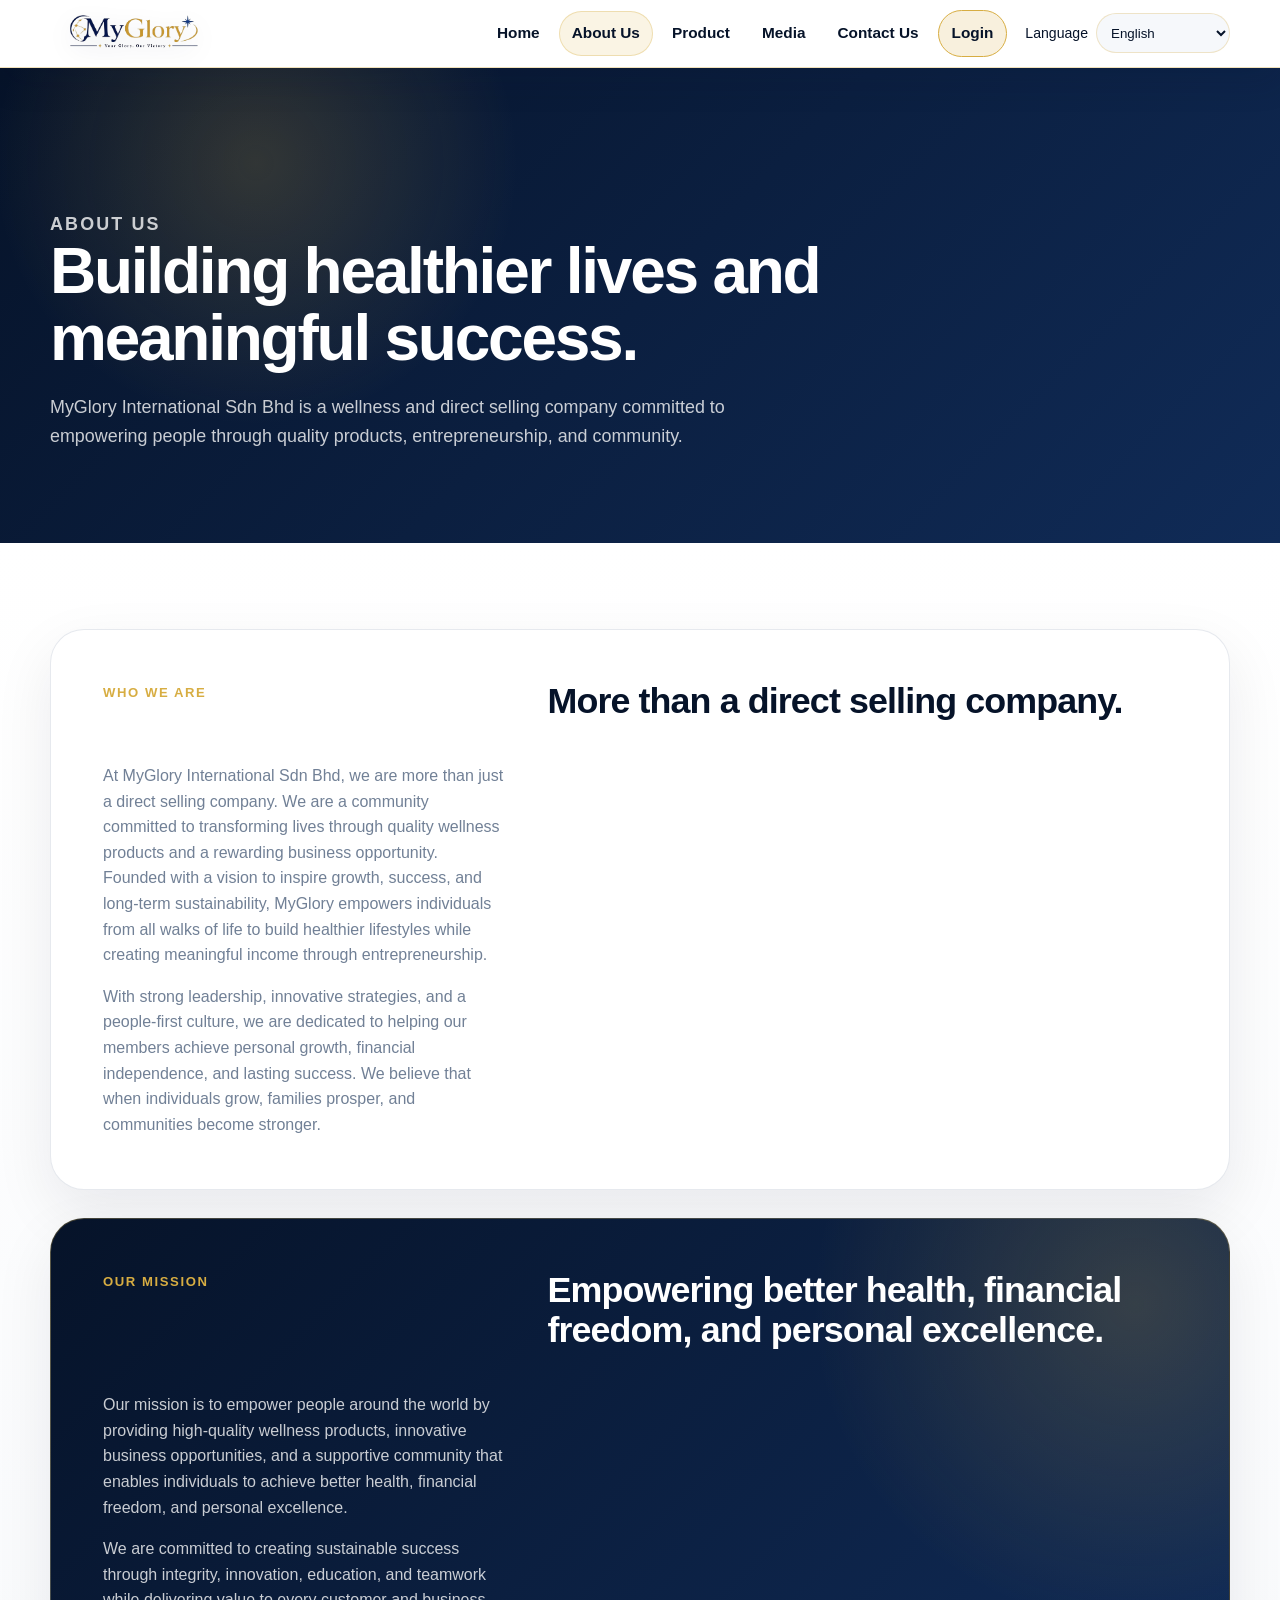
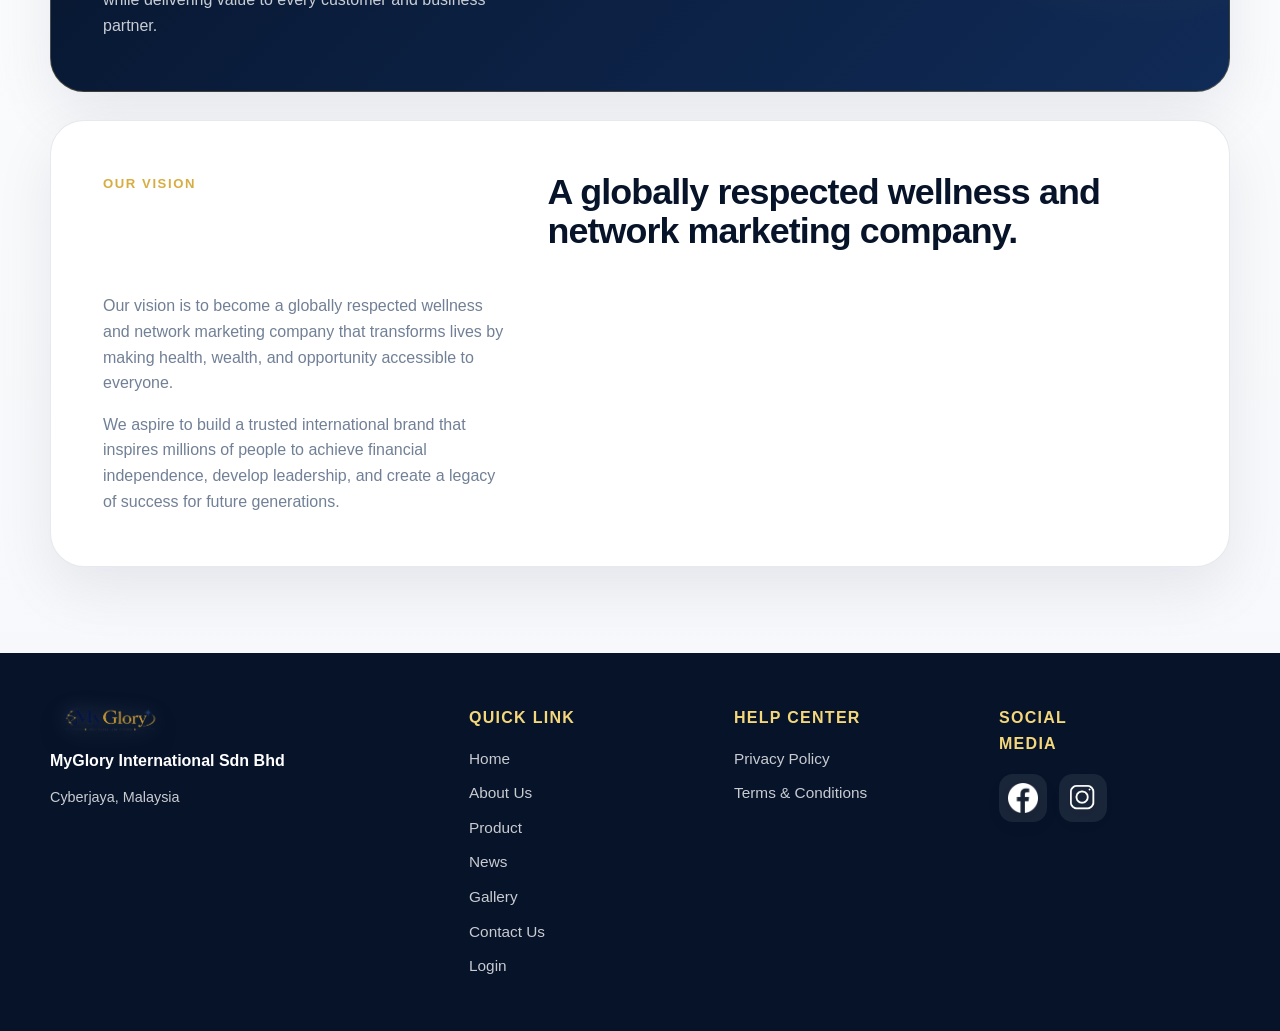
==== about.html @ 828c6bc8 "first commit" ====
<!DOCTYPE html>
<html lang="en">
<head>
  <meta charset="UTF-8">
  <meta name="viewport" content="width=device-width, initial-scale=1.0">
  <title>About Us | MyGlory International Sdn Bhd</title>
  <link rel="stylesheet" href="assets/css/style.css">
</head>
<body data-page="about">
  <header class="site-header">
    <nav class="navbar" aria-label="Main navigation">
      <a class="brand" href="index.html" aria-label="MyGlory International home">
        <img src="assets/images/logo.png" alt="MyGlory International logo">
      </a>
      <button class="menu-toggle" type="button" aria-expanded="false" aria-controls="primary-menu">Menu</button>
      <div class="nav-panel" id="primary-menu">
        <ul class="nav-links">
          <li><a href="index.html" data-i18n="nav.home">Home</a></li>
          <li><a class="active" href="about.html" data-i18n="nav.about">About Us</a></li>
          <li><a href="product.html" data-i18n="nav.product">Product</a></li>
          <li class="dropdown">
            <button class="dropdown-toggle" type="button" data-i18n="nav.media">Media</button>
            <div class="dropdown-menu">
              <a href="news.html" data-i18n="nav.news">News</a>
              <a href="gallery.html" data-i18n="nav.gallery">Gallery</a>
            </div>
          </li>
          <li><a href="contact.html" data-i18n="nav.contact">Contact Us</a></li>
          <li><a class="login-link" href="/MemberLounge/index.asp" data-i18n="nav.login">Login</a></li>
        </ul>
        <label class="language-select">
          <span data-i18n="language.label">Language</span>
          <select id="language-switcher" aria-label="Select language">
            <option value="en">English</option>
            <option value="ms">Bahasa Melayu</option>
            <option value="zh">中文</option>
            <option value="ta">தமிழ்</option>
            <option value="ar">العربية</option>
          </select>
        </label>
      </div>
    </nav>
  </header>

  <main>
    <section class="page-hero">
      <p class="eyebrow" data-i18n="about.eyebrow">About Us</p>
      <h1 data-i18n="about.title">Building healthier lives and meaningful success.</h1>
      <p data-i18n="about.lead">MyGlory International Sdn Bhd is a wellness and direct selling company committed to empowering people through quality products, entrepreneurship, and community.</p>
    </section>

    <section class="section about-content">
      <article class="about-panel">
        <p class="eyebrow" data-i18n="about.whoEyebrow">Who We Are</p>
        <h2 data-i18n="about.whoTitle">More than a direct selling company.</h2>
        <div class="rich-text">
          <p data-i18n="about.whoText1">At MyGlory International Sdn Bhd, we are more than just a direct selling company. We are a community committed to transforming lives through quality wellness products and a rewarding business opportunity. Founded with a vision to inspire growth, success, and long-term sustainability, MyGlory empowers individuals from all walks of life to build healthier lifestyles while creating meaningful income through entrepreneurship.</p>
          <p data-i18n="about.whoText2">With strong leadership, innovative strategies, and a people-first culture, we are dedicated to helping our members achieve personal growth, financial independence, and lasting success. We believe that when individuals grow, families prosper, and communities become stronger.</p>
        </div>
      </article>

      <article class="about-panel highlighted">
        <p class="eyebrow" data-i18n="about.missionEyebrow">Our Mission</p>
        <h2 data-i18n="about.missionTitle">Empowering better health, financial freedom, and personal excellence.</h2>
        <div class="rich-text">
          <p data-i18n="about.missionText1">Our mission is to empower people around the world by providing high-quality wellness products, innovative business opportunities, and a supportive community that enables individuals to achieve better health, financial freedom, and personal excellence.</p>
          <p data-i18n="about.missionText2">We are committed to creating sustainable success through integrity, innovation, education, and teamwork while delivering value to every customer and business partner.</p>
        </div>
      </article>

      <article class="about-panel">
        <p class="eyebrow" data-i18n="about.visionEyebrow">Our Vision</p>
        <h2 data-i18n="about.visionTitle">A globally respected wellness and network marketing company.</h2>
        <div class="rich-text">
          <p data-i18n="about.visionText1">Our vision is to become a globally respected wellness and network marketing company that transforms lives by making health, wealth, and opportunity accessible to everyone.</p>
          <p data-i18n="about.visionText2">We aspire to build a trusted international brand that inspires millions of people to achieve financial independence, develop leadership, and create a legacy of success for future generations.</p>
        </div>
      </article>
    </section>
  </main>

  <footer class="site-footer">
    <div class="footer-brand">
      <img src="assets/images/logo.png" alt="MyGlory International logo">
      <p>MyGlory International Sdn Bhd</p>
      <small data-i18n="footer.address">Cyberjaya, Malaysia</small>
    </div>
    <div class="footer-column">
      <h2 data-i18n="footer.quickLinks">Quick Link</h2>
      <a href="index.html" data-i18n="nav.home">Home</a>
      <a href="about.html" data-i18n="nav.about">About Us</a>
      <a href="product.html" data-i18n="nav.product">Product</a>
      <a href="news.html" data-i18n="nav.news">News</a>
      <a href="gallery.html" data-i18n="nav.gallery">Gallery</a>
      <a href="contact.html" data-i18n="nav.contact">Contact Us</a>
      <a href="/MemberLounge/index.asp" data-i18n="nav.login">Login</a>
    </div>
    <div class="footer-column">
      <h2 data-i18n="footer.helpCenter">Help Center</h2>
      <a href="privacy-policy.html" data-i18n="footer.privacyPolicy">Privacy Policy</a>
      <a href="terms-conditions.html" data-i18n="footer.termsConditions">Terms &amp; Conditions</a>
    </div>
    <div class="footer-column social-links">
      <h2 data-i18n="footer.socialMedia">Social Media</h2>
      <a class="social-icon" href="https://www.facebook.com/mygloryinternational" target="_blank" rel="noopener" aria-label="Facebook: MyGlory International"><img src="assets/images/fb.png" alt="Facebook"></a>
      <a class="social-icon" href="https://www.instagram.com/myglory_international_hq/" target="_blank" rel="noopener" aria-label="Instagram: myglory_international_hq"><img src="assets/images/ig.png" alt="Instagram"></a>
    </div>
  </footer>
  <script src="assets/js/main.js"></script>
</body>
</html>
---- assets/css/style.css ----
:root {
  --blue-950: #061329;
  --blue-900: #0a1c3a;
  --blue-800: #102b57;
  --gold: #d7ad42;
  --gold-light: #f4d77b;
  --white: #ffffff;
  --soft-white: #f6f8fb;
  --muted: #718096;
  --ink: #10203d;
  --border: rgba(215, 173, 66, 0.28);
  --shadow: 0 24px 70px rgba(6, 19, 41, 0.22);
}

* {
  box-sizing: border-box;
}

html {
  scroll-behavior: smooth;
}

body {
  margin: 0;
  color: var(--ink);
  background:
    linear-gradient(180deg, rgba(6, 19, 41, 0.04), transparent 240px),
    var(--soft-white);
  font-family: "Segoe UI", Arial, Helvetica, sans-serif;
  line-height: 1.6;
}

body[dir="rtl"] {
  font-family: Tahoma, "Segoe UI", Arial, Helvetica, sans-serif;
}

a {
  color: inherit;
  text-decoration: none;
}

img {
  display: block;
  max-width: 100%;
}

.front-logo-banner {
  display: flex;
  align-items: center;
  justify-content: center;
  padding: 28px 18px;
  background:
    radial-gradient(circle at 50% -18%, rgba(215, 173, 66, 0.18), transparent 34%),
    linear-gradient(180deg, var(--white) 0%, #f9fbff 58%, #eef3fb 100%);
}

.front-logo-banner img {
  width: min(980px, 94vw);
  height: auto;
  object-fit: contain;
  filter: drop-shadow(0 18px 26px rgba(6, 19, 41, 0.18));
}

.site-header {
  position: sticky;
  top: 0;
  z-index: 50;
  border-bottom: 1px solid rgba(215, 173, 66, 0.36);
  background: rgba(255, 255, 255, 0.96);
  box-shadow: 0 14px 34px rgba(6, 19, 41, 0.12);
  backdrop-filter: blur(14px);
}

.navbar {
  display: flex;
  align-items: center;
  justify-content: space-between;
  gap: 24px;
  width: min(1180px, calc(100% - 32px));
  margin: 0 auto;
  padding: 10px 0;
}

.brand {
  display: inline-flex;
  align-items: center;
  justify-content: center;
  flex: 0 0 auto;
  padding: 0;
}

.brand img {
  width: clamp(132px, 13vw, 182px);
  height: auto;
  max-height: 64px;
  object-fit: contain;
  filter: drop-shadow(0 8px 12px rgba(6, 19, 41, 0.16));
}

.site-footer img {
  width: 118px;
  height: auto;
  object-fit: contain;
  filter:
    drop-shadow(0 10px 16px rgba(0, 0, 0, 0.34))
    drop-shadow(0 0 10px rgba(255, 255, 255, 0.28));
}

.nav-panel {
  display: flex;
  align-items: center;
  gap: 18px;
}

.nav-links {
  display: flex;
  align-items: center;
  gap: 6px;
  margin: 0;
  padding: 0;
  list-style: none;
}

.nav-links a,
.dropdown-toggle {
  display: inline-flex;
  align-items: center;
  min-height: 42px;
  padding: 10px 13px;
  border: 0;
  border-radius: 999px;
  color: var(--blue-950);
  background: transparent;
  font: inherit;
  font-size: 0.96rem;
  font-weight: 650;
  cursor: pointer;
}

.nav-links a:hover,
.dropdown-toggle:hover,
.nav-links .active,
.dropdown-toggle.active {
  color: var(--blue-950);
  background: rgba(215, 173, 66, 0.14);
  box-shadow: inset 0 0 0 1px rgba(215, 173, 66, 0.32);
}

.login-link {
  border: 1px solid var(--gold) !important;
  color: var(--blue-950) !important;
  background: rgba(215, 173, 66, 0.18) !important;
}

.dropdown {
  position: relative;
}

.dropdown-menu {
  position: absolute;
  top: calc(100% + 8px);
  inset-inline-start: 0;
  display: grid;
  min-width: 170px;
  padding: 8px;
  border: 1px solid var(--border);
  border-radius: 16px;
  background: var(--white);
  box-shadow: var(--shadow);
  opacity: 0;
  pointer-events: none;
  transform: translateY(8px);
  transition: 0.18s ease;
}

.dropdown:hover .dropdown-menu,
.dropdown:focus-within .dropdown-menu {
  opacity: 1;
  pointer-events: auto;
  transform: translateY(0);
}

.language-select {
  display: inline-flex;
  align-items: center;
  gap: 8px;
  color: var(--blue-950);
  font-size: 0.88rem;
}

.language-select select {
  min-height: 40px;
  padding: 0 10px;
  border: 1px solid var(--border);
  border-radius: 999px;
  color: var(--blue-950);
  background: var(--soft-white);
}

.menu-toggle {
  display: none;
  min-height: 42px;
  padding: 9px 14px;
  border: 1px solid var(--border);
  border-radius: 999px;
  color: var(--blue-950);
  background: rgba(215, 173, 66, 0.12);
  font: inherit;
}

.hero {
  position: relative;
  display: grid;
  grid-template-columns: minmax(0, 1.15fr) minmax(280px, 0.85fr);
  align-items: center;
  gap: 42px;
  min-height: 720px;
  padding: 90px max(24px, calc((100vw - 1180px) / 2));
  overflow: hidden;
  color: var(--white);
  background:
    radial-gradient(circle at 78% 28%, rgba(215, 173, 66, 0.26), transparent 28%),
    radial-gradient(circle at 8% 90%, rgba(255, 255, 255, 0.08), transparent 26%),
    linear-gradient(135deg, var(--blue-950), var(--blue-900) 58%, #0f3269);
}

.hero::before {
  position: absolute;
  inset: 0;
  content: "";
  background-image:
    linear-gradient(rgba(255, 255, 255, 0.045) 1px, transparent 1px),
    linear-gradient(90deg, rgba(255, 255, 255, 0.045) 1px, transparent 1px);
  background-size: 72px 72px;
  mask-image: linear-gradient(to bottom, black, transparent 80%);
}

.hero-content,
.hero-card,
.page-hero > *,
.section > * {
  position: relative;
}

.hero h1,
.page-hero h1 {
  max-width: 820px;
  margin: 0;
  font-size: clamp(2.15rem, 5vw, 4.35rem);
  line-height: 1.04;
  letter-spacing: -0.035em;
}

.eyebrow {
  margin: 0 0 12px;
  color: var(--gold);
  font-size: 0.82rem;
  font-weight: 800;
  letter-spacing: 0.12em;
  text-transform: uppercase;
}

.motto {
  margin: 24px 0 0;
  color: var(--gold-light);
  font-size: clamp(1.22rem, 2.1vw, 1.72rem);
  font-weight: 700;
}

.hero-text,
.page-hero p {
  max-width: 680px;
  margin: 22px 0 0;
  color: rgba(255, 255, 255, 0.78);
  font-size: clamp(1rem, 1.4vw, 1.12rem);
}

.hero-actions {
  display: flex;
  flex-wrap: wrap;
  gap: 14px;
  margin-top: 34px;
}

.btn {
  display: inline-flex;
  align-items: center;
  justify-content: center;
  min-height: 48px;
  padding: 12px 22px;
  border: 1px solid transparent;
  border-radius: 999px;
  font-size: 0.98rem;
  font-weight: 800;
}

.btn-primary {
  color: var(--blue-950);
  background: linear-gradient(135deg, var(--gold-light), var(--gold));
  box-shadow: 0 18px 34px rgba(215, 173, 66, 0.25);
}

.btn-primary:hover {
  transform: translateY(-1px);
  box-shadow: 0 22px 42px rgba(215, 173, 66, 0.34);
}

.btn-secondary {
  color: var(--white);
  border-color: var(--border);
  background: rgba(255, 255, 255, 0.08);
}

.hero-card {
  display: grid;
  justify-items: center;
  gap: 16px;
  padding: 18px 0;
  color: var(--white);
  background: transparent;
  box-shadow: none;
  text-align: center;
}

.hero-card img {
  width: min(300px, 82%);
  height: auto;
  object-fit: contain;
  filter:
    drop-shadow(0 16px 22px rgba(0, 0, 0, 0.32))
    drop-shadow(0 0 16px rgba(255, 255, 255, 0.24));
}

.hero-card p {
  margin: 0;
  color: var(--white);
  font-size: clamp(1.05rem, 1.8vw, 1.24rem);
  font-weight: 800;
  text-shadow: 0 2px 10px rgba(0, 0, 0, 0.28);
}

.hero-card strong {
  color: var(--gold-light);
  font-size: clamp(1rem, 1.4vw, 1.08rem);
  text-shadow: 0 2px 10px rgba(0, 0, 0, 0.28);
}

.page-hero {
  padding: 120px max(24px, calc((100vw - 1180px) / 2)) 92px;
  color: var(--white);
  background:
    radial-gradient(circle at 20% 20%, rgba(215, 173, 66, 0.2), transparent 24%),
    linear-gradient(135deg, var(--blue-950), var(--blue-800));
}

.section {
  padding: 86px max(24px, calc((100vw - 1180px) / 2));
}

.section-light {
  background: var(--white);
}

.section-heading {
  max-width: 760px;
  margin-bottom: 34px;
}

.section h2 {
  margin: 0;
  color: var(--blue-950);
  font-size: clamp(1.7rem, 2.8vw, 2.55rem);
  line-height: 1.1;
  letter-spacing: -0.025em;
}

.feature-grid,
.product-grid,
.gallery-grid {
  display: grid;
  grid-template-columns: repeat(3, minmax(0, 1fr));
  gap: 22px;
}

.feature-card,
.product-card,
.news-card,
.contact-card,
.contact-form {
  border: 1px solid rgba(215, 173, 66, 0.2);
  border-radius: 26px;
  background: var(--white);
  box-shadow: 0 18px 52px rgba(6, 19, 41, 0.08);
}

.feature-card:hover,
.product-card:hover,
.news-card:hover {
  border-color: rgba(215, 173, 66, 0.48);
  transform: translateY(-2px);
  transition: 0.2s ease;
}

.feature-card {
  padding: 30px;
}

.feature-card span {
  color: var(--gold);
  font-weight: 900;
}

.feature-card h3,
.product-card h2,
.news-card h2,
.contact-card h2 {
  margin: 12px 0 10px;
  color: var(--blue-950);
  font-size: clamp(1.2rem, 2vw, 1.55rem);
  line-height: 1.15;
}

.feature-card p,
.product-card p,
.news-card p,
.rich-text p {
  margin: 0;
  color: var(--muted);
  font-size: clamp(0.98rem, 1.25vw, 1.06rem);
}

.cta-band {
  display: flex;
  align-items: center;
  justify-content: space-between;
  gap: 24px;
  color: var(--white);
  background: linear-gradient(135deg, var(--blue-950), var(--blue-800));
}

.cta-band h2 {
  color: var(--white);
}

.two-column,
.contact-layout {
  display: grid;
  grid-template-columns: minmax(0, 0.86fr) minmax(0, 1.14fr);
  gap: 48px;
  align-items: start;
}

.rich-text {
  display: grid;
  gap: 16px;
}

.values-section {
  border-top: 1px solid rgba(16, 43, 87, 0.08);
}

.about-content {
  display: grid;
  gap: 28px;
  background:
    linear-gradient(180deg, rgba(255, 255, 255, 0.96), rgba(246, 248, 251, 0.96)),
    var(--soft-white);
}

.about-panel {
  display: grid;
  grid-template-columns: minmax(0, 0.78fr) minmax(0, 1.22fr);
  gap: 42px;
  padding: clamp(28px, 5vw, 52px);
  border: 1px solid rgba(16, 43, 87, 0.1);
  border-radius: 34px;
  background: var(--white);
  box-shadow: 0 22px 60px rgba(6, 19, 41, 0.08);
}

.about-panel.highlighted {
  color: var(--white);
  border-color: var(--border);
  background:
    radial-gradient(circle at 92% 18%, rgba(215, 173, 66, 0.2), transparent 28%),
    linear-gradient(135deg, var(--blue-950), var(--blue-800));
}

.about-panel.highlighted h2 {
  color: var(--white);
}

.about-panel.highlighted .rich-text p {
  color: rgba(255, 255, 255, 0.78);
}

.product-card {
  overflow: hidden;
}

.product-card-body {
  display: grid;
  gap: 14px;
  padding: 26px;
}

.product-card-body .btn {
  justify-self: start;
  margin-top: 4px;
}

.product-image,
.gallery-item {
  display: grid;
  place-items: center;
  min-height: 230px;
  color: var(--gold-light);
  background:
    linear-gradient(135deg, rgba(215, 173, 66, 0.08), rgba(255, 255, 255, 0.02)),
    var(--blue-900);
  font-weight: 800;
  text-align: center;
}

.product-image img {
  width: min(260px, 78%);
  max-height: 240px;
  object-fit: contain;
  filter: drop-shadow(0 18px 24px rgba(0, 0, 0, 0.26));
}

.product-detail-hero h1 {
  color: var(--white);
}

.product-detail-layout {
  display: grid;
  grid-template-columns: minmax(280px, 0.88fr) minmax(0, 1.12fr);
  gap: clamp(28px, 5vw, 62px);
  align-items: center;
  background: var(--white);
}

.product-detail-image {
  display: grid;
  place-items: center;
  min-height: 460px;
  border-radius: 34px;
  background:
    radial-gradient(circle at 50% 28%, rgba(215, 173, 66, 0.18), transparent 34%),
    linear-gradient(135deg, #f9fbff, #edf3fb);
}

.product-detail-image img {
  width: min(420px, 84%);
  max-height: 420px;
  object-fit: contain;
  filter: drop-shadow(0 22px 30px rgba(6, 19, 41, 0.22));
}

.product-detail-content {
  display: grid;
  gap: 20px;
}

.product-detail-content > p {
  margin: 0;
  color: var(--muted);
  font-size: clamp(1rem, 1.25vw, 1.08rem);
}

.detail-info-grid {
  display: grid;
  grid-template-columns: 1fr 1fr;
  gap: 16px;
  margin: 8px 0;
}

.detail-info-grid article {
  padding: 22px;
  border: 1px solid rgba(215, 173, 66, 0.24);
  border-radius: 22px;
  background: var(--soft-white);
}

.detail-info-grid h3 {
  margin: 0 0 8px;
  color: var(--blue-950);
  font-size: 1.16rem;
}

.detail-info-grid p {
  margin: 0;
  color: var(--muted);
}

.news-list {
  display: grid;
  gap: 22px;
}

.news-card {
  padding: 30px;
}

.date {
  color: var(--gold) !important;
  font-size: 0.8rem;
  font-weight: 900;
  letter-spacing: 0.1em;
  text-transform: uppercase;
}

.gallery-grid {
  grid-template-columns: repeat(3, minmax(0, 1fr));
}

.gallery-item {
  min-height: 260px;
  border-radius: 26px;
  box-shadow: 0 18px 52px rgba(6, 19, 41, 0.1);
}

.gallery-item:nth-child(even) {
  background:
    linear-gradient(135deg, rgba(255, 255, 255, 0.08), rgba(215, 173, 66, 0.14)),
    var(--blue-800);
}

.contact-card,
.contact-form {
  padding: 32px;
}

.contact-card dl {
  display: grid;
  gap: 22px;
  margin: 26px 0 0;
}

.contact-card dt {
  color: var(--gold);
  font-weight: 900;
}

.contact-card dd {
  margin: 4px 0 0;
  color: var(--muted);
}

.contact-card a {
  color: var(--blue-800);
  font-weight: 800;
}

.contact-form {
  display: grid;
  gap: 18px;
}

.contact-form label {
  display: grid;
  gap: 8px;
  color: var(--blue-950);
  font-weight: 800;
}

.contact-form input,
.contact-form textarea {
  width: 100%;
  padding: 14px 16px;
  border: 1px solid rgba(16, 43, 87, 0.16);
  border-radius: 16px;
  color: var(--ink);
  background: var(--soft-white);
  font: inherit;
}

.contact-form input:focus,
.contact-form textarea:focus,
.language-select select:focus,
.menu-toggle:focus-visible,
.nav-links a:focus-visible,
.dropdown-toggle:focus-visible,
.btn:focus-visible {
  outline: 3px solid rgba(215, 173, 66, 0.4);
  outline-offset: 2px;
}

.site-footer {
  display: grid;
  grid-template-columns: minmax(220px, 1.25fr) repeat(3, minmax(150px, 0.75fr));
  align-items: start;
  gap: 34px;
  padding: 52px max(24px, calc((100vw - 1180px) / 2));
  color: rgba(255, 255, 255, 0.78);
  background: var(--blue-950);
}

.footer-brand {
  display: grid;
  gap: 12px;
  align-content: start;
  justify-items: start;
}

.site-footer p {
  margin: 0;
  color: var(--white);
  font-size: 1rem;
  font-weight: 800;
}

.site-footer small {
  display: block;
  font-size: 0.9rem;
}

.footer-column {
  display: grid;
  gap: 10px;
  align-content: start;
}

.footer-column h2 {
  margin: 0 0 6px;
  color: var(--gold-light);
  font-size: 1rem;
  letter-spacing: 0.08em;
  text-transform: uppercase;
}

.footer-column a {
  color: rgba(255, 255, 255, 0.78);
  font-size: 0.96rem;
  transition: 0.18s ease;
}

.footer-column a:hover {
  color: var(--gold-light);
  transform: translateX(2px);
}

.social-links {
  display: grid;
  grid-template-columns: repeat(2, 48px);
  align-items: center;
  justify-content: flex-start;
  gap: 12px;
}

.social-links h2 {
  grid-column: 1 / -1;
}

.social-links a {
  color: var(--gold-light);
}

.social-icon {
  display: inline-flex;
  align-items: center;
  justify-content: center;
  width: 48px;
  height: 48px;
  border-radius: 14px;
  background: rgba(255, 255, 255, 0.08);
}

.social-icon:hover {
  background: rgba(215, 173, 66, 0.16);
  transform: translateY(-2px);
}

.social-icon img {
  width: 30px;
  height: 30px;
  object-fit: contain;
  filter: brightness(0) invert(1) drop-shadow(0 6px 10px rgba(0, 0, 0, 0.22));
}

.legal-hero p {
  max-width: 760px;
}

.legal-content {
  max-width: 980px;
  margin: 0 auto;
  padding: clamp(28px, 5vw, 58px);
  border: 1px solid rgba(215, 173, 66, 0.2);
  border-radius: 30px;
  background: var(--white);
  box-shadow: 0 22px 60px rgba(6, 19, 41, 0.08);
}

.legal-content h2 {
  margin: 38px 0 12px;
  color: var(--blue-950);
  font-size: clamp(1.35rem, 2vw, 1.75rem);
  line-height: 1.2;
}

.legal-content h3 {
  margin: 24px 0 8px;
  color: var(--blue-800);
  font-size: 1.12rem;
}

.legal-content p,
.legal-content li {
  color: #44516a;
  font-size: 1rem;
}

.legal-content p {
  margin: 0 0 14px;
}

.legal-content ul {
  margin: 0 0 18px;
  padding-inline-start: 22px;
}

.legal-content a {
  color: var(--blue-800);
  font-weight: 800;
}

@media (max-width: 980px) {
  .menu-toggle {
    display: inline-flex;
    align-items: center;
  }

  .nav-panel {
    position: absolute;
    top: 100%;
    inset-inline: 16px;
    display: none;
    align-items: stretch;
    padding: 18px;
    border: 1px solid var(--border);
    border-radius: 22px;
    background: var(--white);
    box-shadow: 0 22px 56px rgba(6, 19, 41, 0.16);
  }

  .nav-panel.open {
    display: grid;
    gap: 16px;
  }

  .nav-links {
    display: grid;
    gap: 8px;
  }

  .nav-links a,
  .dropdown-toggle {
    width: 100%;
    justify-content: space-between;
  }

  .dropdown-menu {
    position: static;
    display: grid;
    margin-top: 8px;
    opacity: 1;
    pointer-events: auto;
    transform: none;
    box-shadow: none;
  }

  .language-select {
    justify-content: space-between;
  }

  .hero,
  .two-column,
  .contact-layout,
  .about-panel,
  .product-detail-layout {
    grid-template-columns: 1fr;
  }

  .product-detail-image {
    min-height: 340px;
  }

  .hero {
    min-height: auto;
    padding-top: 74px;
  }

  .feature-grid,
  .product-grid,
  .gallery-grid {
    grid-template-columns: 1fr 1fr;
  }

  .cta-band {
    align-items: flex-start;
    flex-direction: column;
  }

  .site-footer {
    grid-template-columns: 1fr 1fr;
  }

  .social-links {
    justify-content: flex-start;
  }
}

@media (max-width: 640px) {
  .navbar {
    width: min(100% - 24px, 1180px);
  }

  .brand {
    padding: 0;
  }

  .brand img {
    width: 124px;
    max-height: 54px;
  }

  .hero,
  .page-hero,
  .section {
    padding-inline: 18px;
  }

  .hero h1,
  .page-hero h1 {
    letter-spacing: -0.045em;
  }

  .hero-card img {
    width: min(240px, 86%);
    height: auto;
  }

  .front-logo-banner {
    padding: 18px 12px;
  }

  .front-logo-banner img {
    filter: drop-shadow(0 12px 18px rgba(6, 19, 41, 0.18));
  }

  .feature-grid,
  .product-grid,
  .gallery-grid {
    grid-template-columns: 1fr;
  }

  .detail-info-grid {
    grid-template-columns: 1fr;
  }

  .site-footer {
    grid-template-columns: 1fr;
  }

  .footer-column a:hover {
    transform: none;
  }
}
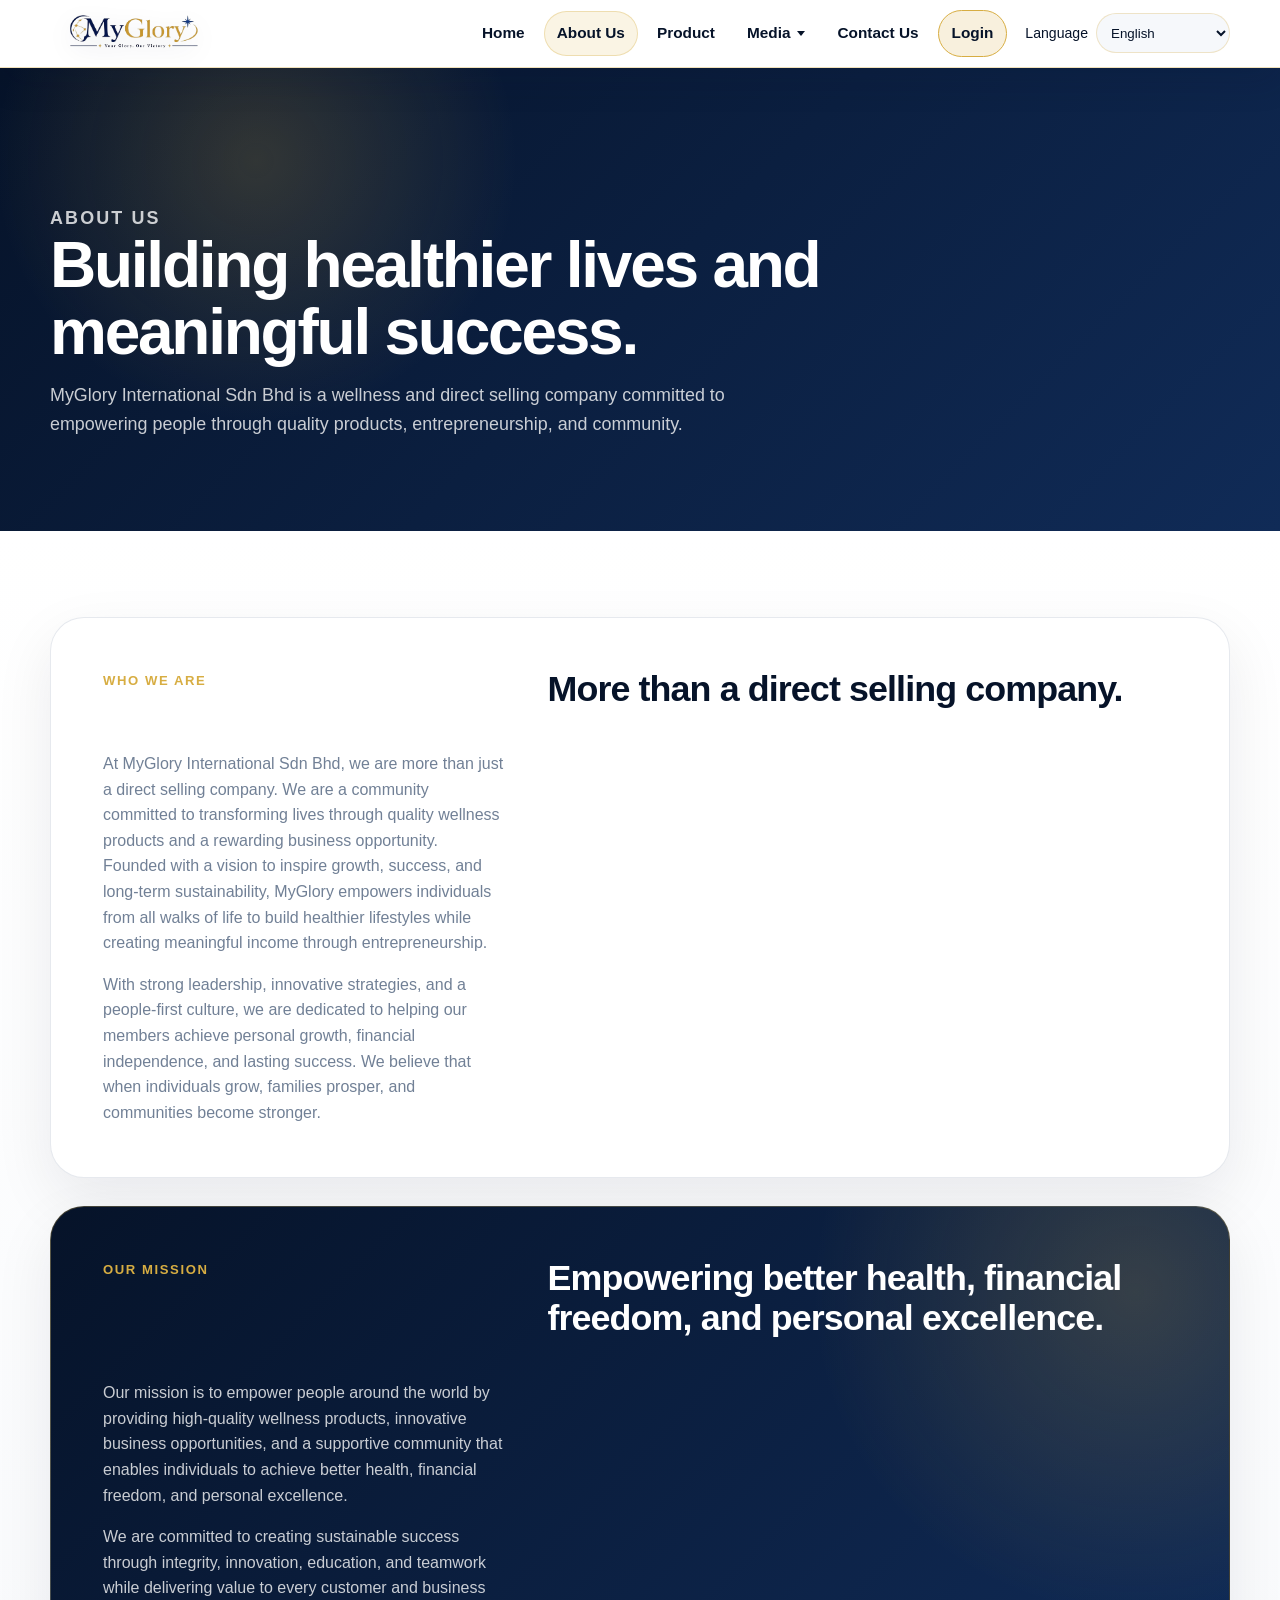
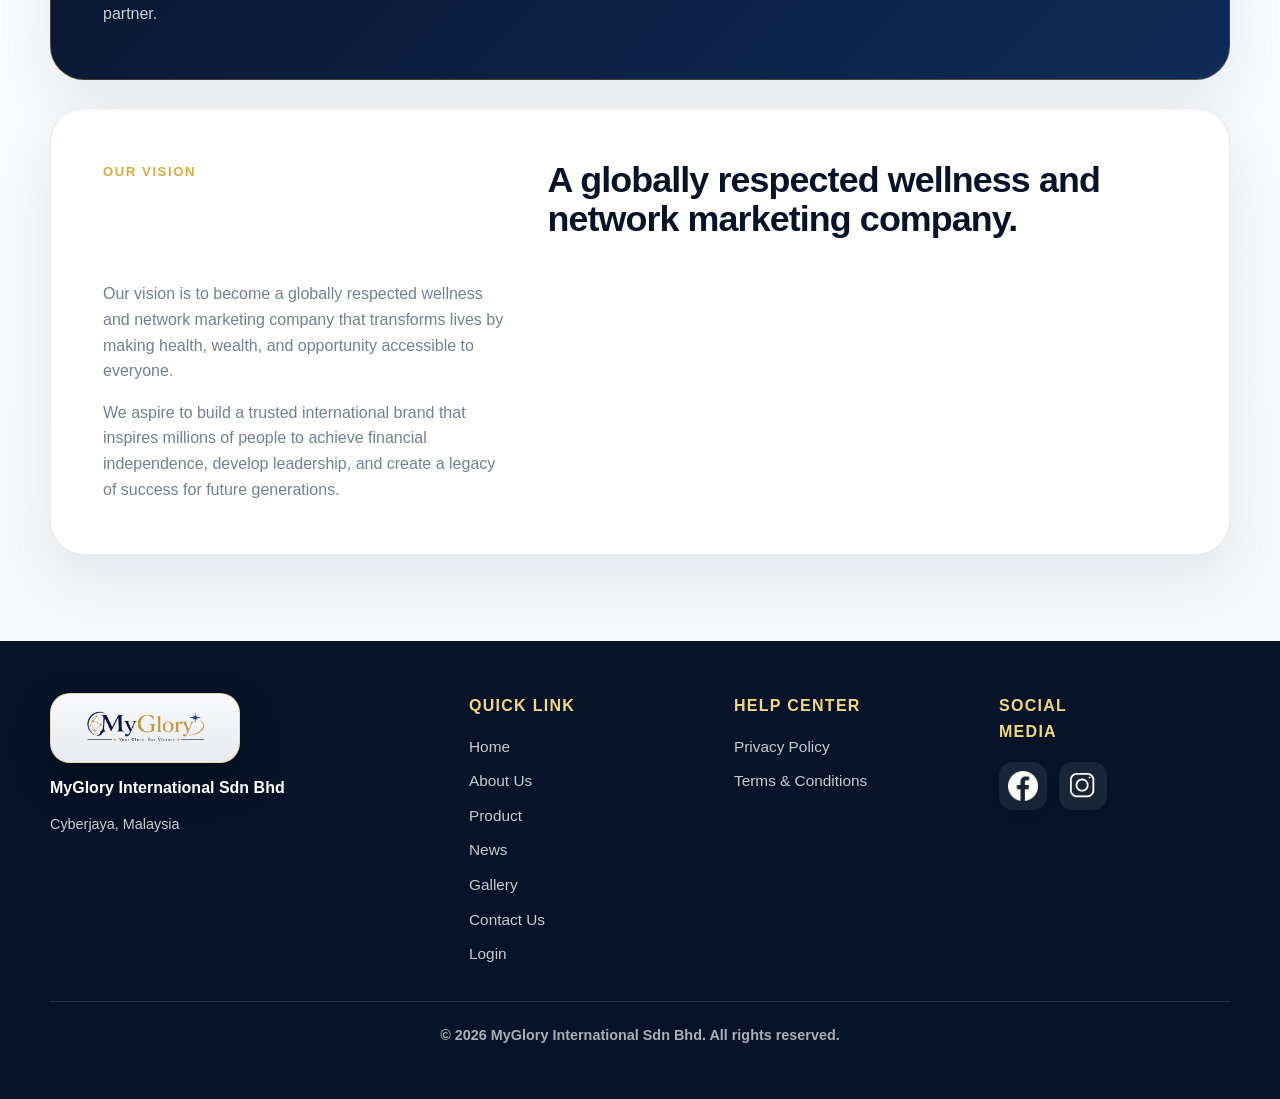
==== commit 3ea76905: "Enhance accessibility and update footer across multiple pages - Updated dropdown button attributes f" ====
--- a/about.html
+++ b/about.html
@@ -19,8 +19,8 @@
           <li><a class="active" href="about.html" data-i18n="nav.about">About Us</a></li>
           <li><a href="product.html" data-i18n="nav.product">Product</a></li>
           <li class="dropdown">
-            <button class="dropdown-toggle" type="button" data-i18n="nav.media">Media</button>
-            <div class="dropdown-menu">
+            <button class="dropdown-toggle" type="button" aria-expanded="false" aria-haspopup="true" aria-controls="media-submenu" data-i18n="nav.media">Media</button>
+            <div class="dropdown-menu" id="media-submenu">
               <a href="news.html" data-i18n="nav.news">News</a>
               <a href="gallery.html" data-i18n="nav.gallery">Gallery</a>
             </div>
@@ -105,6 +105,9 @@
       <a class="social-icon" href="https://www.facebook.com/mygloryinternational" target="_blank" rel="noopener" aria-label="Facebook: MyGlory International"><img src="assets/images/fb.png" alt="Facebook"></a>
       <a class="social-icon" href="https://www.instagram.com/myglory_international_hq/" target="_blank" rel="noopener" aria-label="Instagram: myglory_international_hq"><img src="assets/images/ig.png" alt="Instagram"></a>
     </div>
+    <div class="footer-copyright">
+      <p data-i18n="footer.copyright">&copy; 2026 MyGlory International Sdn Bhd. All rights reserved.</p>
+    </div>
   </footer>
   <script src="assets/js/main.js"></script>
 </body>
--- a/assets/css/style.css
+++ b/assets/css/style.css
@@ -48,17 +48,53 @@
   display: flex;
   align-items: center;
   justify-content: center;
-  padding: 28px 18px;
+  padding: 0;
   background:
     radial-gradient(circle at 50% -18%, rgba(215, 173, 66, 0.18), transparent 34%),
     linear-gradient(180deg, var(--white) 0%, #f9fbff 58%, #eef3fb 100%);
 }
 
 .front-logo-banner img {
-  width: min(980px, 94vw);
+  width: 100%;
   height: auto;
   object-fit: contain;
   filter: drop-shadow(0 18px 26px rgba(6, 19, 41, 0.18));
+}
+
+.front-logo-banner.is-hidden {
+  display: none;
+}
+
+.founder-slideshow {
+  position: relative;
+  overflow: hidden;
+}
+
+.founder-slideshow img {
+  animation: founderSlide 8s infinite;
+}
+
+.founder-slideshow img:nth-child(2) {
+  position: absolute;
+  inset: 0;
+  opacity: 0;
+  animation-delay: 4s;
+}
+
+@keyframes founderSlide {
+  0%,
+  45% {
+    opacity: 1;
+  }
+
+  50%,
+  95% {
+    opacity: 0;
+  }
+
+  100% {
+    opacity: 1;
+  }
 }
 
 .site-header {
@@ -125,6 +161,7 @@
 .dropdown-toggle {
   display: inline-flex;
   align-items: center;
+  gap: 7px;
   min-height: 42px;
   padding: 10px 13px;
   border: 0;
@@ -137,6 +174,15 @@
   cursor: pointer;
 }
 
+.dropdown-toggle::after {
+  width: 0;
+  height: 0;
+  border-inline: 4px solid transparent;
+  border-top: 5px solid currentColor;
+  content: "";
+  transition: transform 0.18s ease;
+}
+
 .nav-links a:hover,
 .dropdown-toggle:hover,
 .nav-links .active,
@@ -158,8 +204,9 @@
 
 .dropdown-menu {
   position: absolute;
-  top: calc(100% + 8px);
+  top: 100%;
   inset-inline-start: 0;
+  z-index: 20;
   display: grid;
   min-width: 170px;
   padding: 8px;
@@ -174,10 +221,17 @@
 }
 
 .dropdown:hover .dropdown-menu,
-.dropdown:focus-within .dropdown-menu {
+.dropdown:focus-within .dropdown-menu,
+.dropdown.open .dropdown-menu {
   opacity: 1;
   pointer-events: auto;
   transform: translateY(0);
+}
+
+.dropdown:hover .dropdown-toggle::after,
+.dropdown:focus-within .dropdown-toggle::after,
+.dropdown.open .dropdown-toggle::after {
+  transform: rotate(180deg);
 }
 
 .language-select {
@@ -210,14 +264,14 @@
 
 .hero {
   position: relative;
-  display: grid;
-  grid-template-columns: minmax(0, 1.15fr) minmax(280px, 0.85fr);
-  align-items: center;
-  gap: 42px;
-  min-height: 720px;
-  padding: 90px max(24px, calc((100vw - 1180px) / 2));
+  display: flex;
+  align-items: center;
+  justify-content: center;
+  min-height: 500px;
+  padding: 64px max(24px, calc((100vw - 1180px) / 2));
   overflow: hidden;
   color: var(--white);
+  text-align: center;
   background:
     radial-gradient(circle at 78% 28%, rgba(215, 173, 66, 0.26), transparent 28%),
     radial-gradient(circle at 8% 90%, rgba(255, 255, 255, 0.08), transparent 26%),
@@ -242,6 +296,11 @@
   position: relative;
 }
 
+.hero-content {
+  width: min(100%, 920px);
+  margin: 0 auto;
+}
+
 .hero h1,
 .page-hero h1 {
   max-width: 820px;
@@ -251,6 +310,10 @@
   letter-spacing: -0.035em;
 }
 
+.hero h1 {
+  margin-inline: auto;
+}
+
 .eyebrow {
   margin: 0 0 12px;
   color: var(--gold);
@@ -261,7 +324,7 @@
 }
 
 .motto {
-  margin: 24px 0 0;
+  margin: 18px 0 0;
   color: var(--gold-light);
   font-size: clamp(1.22rem, 2.1vw, 1.72rem);
   font-weight: 700;
@@ -270,16 +333,21 @@
 .hero-text,
 .page-hero p {
   max-width: 680px;
-  margin: 22px 0 0;
+  margin: 16px 0 0;
   color: rgba(255, 255, 255, 0.78);
   font-size: clamp(1rem, 1.4vw, 1.12rem);
+}
+
+.hero-text {
+  margin-inline: auto;
 }
 
 .hero-actions {
   display: flex;
   flex-wrap: wrap;
+  justify-content: center;
   gap: 14px;
-  margin-top: 34px;
+  margin-top: 24px;
 }
 
 .btn {
@@ -359,6 +427,227 @@
 
 .section-light {
   background: var(--white);
+}
+
+.professional-section {
+  background:
+    radial-gradient(circle at 14% 12%, rgba(215, 173, 66, 0.14), transparent 28%),
+    radial-gradient(circle at 90% 78%, rgba(16, 43, 87, 0.08), transparent 30%),
+    linear-gradient(180deg, var(--white), #f7faff);
+}
+
+.professional-heading {
+  max-width: 860px;
+}
+
+.section-lead {
+  margin: 18px 0 0;
+  color: var(--muted);
+  font-size: clamp(1rem, 1.25vw, 1.08rem);
+}
+
+.professional-grid {
+  display: grid;
+  grid-template-columns: repeat(4, minmax(0, 1fr));
+  gap: 18px;
+}
+
+.professional-card {
+  position: relative;
+  overflow: hidden;
+  min-height: 290px;
+  padding: 30px;
+  background:
+    linear-gradient(180deg, rgba(255, 255, 255, 0.98), rgba(248, 251, 255, 0.98)),
+    var(--white);
+}
+
+.professional-card::before {
+  position: absolute;
+  inset: 0 0 auto;
+  height: 4px;
+  content: "";
+  background: linear-gradient(90deg, var(--gold-light), var(--gold));
+}
+
+.professional-card span {
+  display: inline-flex;
+  align-items: center;
+  justify-content: center;
+  width: 48px;
+  height: 48px;
+  border-radius: 16px;
+  color: var(--blue-950);
+  background: linear-gradient(135deg, var(--gold-light), var(--gold));
+  box-shadow: 0 14px 28px rgba(215, 173, 66, 0.22);
+}
+
+.professional-card h3 {
+  margin-top: 20px;
+}
+
+.professional-card p {
+  line-height: 1.7;
+}
+
+.welcome-section {
+  display: grid;
+  grid-template-columns: minmax(0, 1fr) minmax(0, 1fr);
+  align-items: center;
+  gap: clamp(30px, 5vw, 64px);
+  background:
+    radial-gradient(circle at 12% 18%, rgba(215, 173, 66, 0.16), transparent 28%),
+    linear-gradient(135deg, #f8fbff, var(--white));
+}
+
+.welcome-image,
+.welcome-content {
+  position: relative;
+  animation: fadeInUp 0.75s ease both;
+}
+
+.welcome-image {
+  overflow: hidden;
+  border: 1px solid rgba(215, 173, 66, 0.22);
+  border-radius: 32px;
+  background: var(--blue-950);
+  box-shadow: 0 24px 70px rgba(6, 19, 41, 0.16);
+}
+
+.welcome-image img {
+  width: 100%;
+  height: 100%;
+  min-height: 420px;
+  object-fit: cover;
+}
+
+.welcome-content {
+  display: grid;
+  gap: 22px;
+  align-content: center;
+  animation-delay: 0.12s;
+}
+
+.welcome-content h2 {
+  max-width: 560px;
+}
+
+.welcome-content > p:not(.eyebrow) {
+  max-width: 620px;
+  margin: 0;
+  color: var(--muted);
+  font-size: clamp(1rem, 1.25vw, 1.08rem);
+}
+
+.welcome-content .btn {
+  justify-self: start;
+}
+
+.why-choose-section {
+  position: relative;
+  overflow: hidden;
+  color: var(--white);
+  background:
+    radial-gradient(circle at 8% 18%, rgba(215, 173, 66, 0.22), transparent 28%),
+    radial-gradient(circle at 92% 82%, rgba(255, 255, 255, 0.08), transparent 30%),
+    linear-gradient(135deg, var(--blue-950), var(--blue-900) 56%, var(--blue-800));
+}
+
+.why-choose-section::before {
+  position: absolute;
+  inset: 22px;
+  content: "";
+  border: 1px solid rgba(215, 173, 66, 0.18);
+  border-radius: 34px;
+  pointer-events: none;
+}
+
+.why-choose-heading {
+  position: relative;
+  max-width: 820px;
+  margin-inline: auto;
+  text-align: center;
+}
+
+.why-choose-section .why-choose-heading h2 {
+  color: var(--gold-light);
+  text-shadow: 0 4px 18px rgba(0, 0, 0, 0.42);
+}
+
+.why-choose-section .why-choose-heading h2::after {
+  display: block;
+  width: 86px;
+  height: 3px;
+  margin: 18px auto 0;
+  border-radius: 999px;
+  background: linear-gradient(90deg, var(--gold-light), var(--gold));
+  content: "";
+}
+
+.why-choose-heading > p:last-child {
+  max-width: 720px;
+  margin: 18px auto 0;
+  color: rgba(255, 255, 255, 0.74);
+  font-size: clamp(1rem, 1.25vw, 1.08rem);
+}
+
+.usp-grid {
+  position: relative;
+  display: grid;
+  grid-template-columns: repeat(4, minmax(0, 1fr));
+  gap: 18px;
+}
+
+.usp-card {
+  display: grid;
+  align-content: start;
+  gap: 14px;
+  min-height: 280px;
+  padding: clamp(24px, 3vw, 32px);
+  border: 1px solid rgba(215, 173, 66, 0.22);
+  border-radius: 28px;
+  background: rgba(255, 255, 255, 0.09);
+  box-shadow: 0 22px 58px rgba(0, 0, 0, 0.18);
+  backdrop-filter: blur(16px);
+  transition: 0.2s ease;
+}
+
+.usp-card:hover {
+  border-color: rgba(215, 173, 66, 0.46);
+  background: rgba(255, 255, 255, 0.13);
+  transform: translateY(-4px);
+}
+
+.usp-card span {
+  color: var(--gold-light);
+  font-size: 0.82rem;
+  font-weight: 900;
+  letter-spacing: 0.14em;
+}
+
+.usp-card h3 {
+  margin: 0;
+  color: var(--white);
+  font-size: clamp(1.18rem, 1.55vw, 1.42rem);
+  line-height: 1.16;
+}
+
+.usp-card p {
+  margin: 0;
+  color: rgba(255, 255, 255, 0.72);
+  font-size: clamp(0.95rem, 1.1vw, 1rem);
+}
+
+@keyframes fadeInUp {
+  from {
+    opacity: 0;
+    transform: translateY(22px);
+  }
+
+  to {
+    opacity: 1;
+    transform: translateY(0);
+  }
 }
 
 .section-heading {
@@ -429,6 +718,95 @@
   font-size: clamp(0.98rem, 1.25vw, 1.06rem);
 }
 
+.mission-vision-section {
+  position: relative;
+  display: grid;
+  grid-template-columns: minmax(0, 0.78fr) minmax(0, 1.22fr);
+  gap: clamp(28px, 5vw, 58px);
+  align-items: center;
+  overflow: hidden;
+  color: var(--white);
+  background:
+    radial-gradient(circle at 8% 18%, rgba(215, 173, 66, 0.24), transparent 28%),
+    radial-gradient(circle at 96% 86%, rgba(255, 255, 255, 0.08), transparent 30%),
+    linear-gradient(135deg, var(--blue-950), var(--blue-800));
+}
+
+.mission-vision-section::before {
+  position: absolute;
+  inset: 24px;
+  content: "";
+  border: 1px solid rgba(215, 173, 66, 0.24);
+  border-radius: 34px;
+  pointer-events: none;
+}
+
+.mission-vision-heading {
+  position: relative;
+  max-width: 500px;
+}
+
+.mission-vision-heading h2 {
+  color: var(--white);
+}
+
+.mission-vision-heading > p:last-child {
+  margin: 20px 0 0;
+  color: rgba(255, 255, 255, 0.76);
+  font-size: clamp(1rem, 1.3vw, 1.1rem);
+}
+
+.mission-vision-grid {
+  position: relative;
+  display: grid;
+  grid-template-columns: repeat(2, minmax(0, 1fr));
+  gap: 20px;
+}
+
+.mission-vision-card {
+  display: grid;
+  align-content: start;
+  gap: 16px;
+  min-height: 360px;
+  padding: clamp(26px, 4vw, 36px);
+  border: 1px solid rgba(255, 255, 255, 0.16);
+  border-radius: 30px;
+  background: rgba(255, 255, 255, 0.1);
+  box-shadow: 0 24px 60px rgba(0, 0, 0, 0.18);
+  backdrop-filter: blur(16px);
+}
+
+.mission-vision-card:nth-child(2) {
+  margin-top: 46px;
+  background: rgba(255, 255, 255, 0.16);
+}
+
+.card-label {
+  display: inline-flex;
+  justify-self: start;
+  padding: 8px 13px;
+  border: 1px solid rgba(215, 173, 66, 0.36);
+  border-radius: 999px;
+  color: var(--gold-light);
+  font-size: 0.78rem;
+  font-weight: 900;
+  letter-spacing: 0.12em;
+  text-transform: uppercase;
+}
+
+.mission-vision-card h3 {
+  margin: 0;
+  color: var(--white);
+  font-size: clamp(1.28rem, 2vw, 1.75rem);
+  line-height: 1.14;
+}
+
+.mission-vision-card p {
+  margin: 0;
+  color: rgba(255, 255, 255, 0.74);
+  font-size: clamp(0.98rem, 1.2vw, 1.04rem);
+}
+
 .cta-band {
   display: flex;
   align-items: center;
@@ -522,9 +900,15 @@
   text-align: center;
 }
 
+.product-image {
+  min-height: 320px;
+  padding: 18px;
+}
+
 .product-image img {
-  width: min(260px, 78%);
-  max-height: 240px;
+  width: 100%;
+  height: 100%;
+  max-height: 300px;
   object-fit: contain;
   filter: drop-shadow(0 18px 24px rgba(0, 0, 0, 0.26));
 }
@@ -544,7 +928,8 @@
 .product-detail-image {
   display: grid;
   place-items: center;
-  min-height: 460px;
+  min-height: 520px;
+  padding: 24px;
   border-radius: 34px;
   background:
     radial-gradient(circle at 50% 28%, rgba(215, 173, 66, 0.18), transparent 34%),
@@ -552,8 +937,9 @@
 }
 
 .product-detail-image img {
-  width: min(420px, 84%);
-  max-height: 420px;
+  width: 100%;
+  height: 100%;
+  max-height: 500px;
   object-fit: contain;
   filter: drop-shadow(0 22px 30px rgba(6, 19, 41, 0.22));
 }
@@ -704,6 +1090,17 @@
   justify-items: start;
 }
 
+.footer-brand img {
+  width: 190px;
+  padding: 14px 18px;
+  border: 1px solid rgba(215, 173, 66, 0.36);
+  border-radius: 20px;
+  background:
+    linear-gradient(180deg, rgba(255, 255, 255, 0.98), rgba(246, 248, 251, 0.94));
+  box-shadow: 0 18px 42px rgba(0, 0, 0, 0.3);
+  filter: none;
+}
+
 .site-footer p {
   margin: 0;
   color: var(--white);
@@ -777,6 +1174,19 @@
   height: 30px;
   object-fit: contain;
   filter: brightness(0) invert(1) drop-shadow(0 6px 10px rgba(0, 0, 0, 0.22));
+}
+
+.footer-copyright {
+  grid-column: 1 / -1;
+  padding-top: 22px;
+  border-top: 1px solid rgba(255, 255, 255, 0.12);
+  text-align: center;
+}
+
+.site-footer .footer-copyright p {
+  color: rgba(255, 255, 255, 0.66);
+  font-size: 0.9rem;
+  font-weight: 600;
 }
 
 .legal-hero p {
@@ -827,17 +1237,38 @@
 }
 
 @media (max-width: 980px) {
+  .navbar {
+    position: relative;
+    justify-content: flex-start;
+    gap: 10px;
+  }
+
+  .brand {
+    margin-inline-end: auto;
+  }
+
   .menu-toggle {
     display: inline-flex;
     align-items: center;
   }
 
   .nav-panel {
+    display: contents;
+  }
+
+  .nav-panel.open .nav-links {
+    display: grid;
+    gap: 16px;
+  }
+
+  .nav-links {
     position: absolute;
-    top: 100%;
-    inset-inline: 16px;
+    top: calc(100% + 8px);
+    inset-inline: 0;
+    z-index: 10;
     display: none;
     align-items: stretch;
+    gap: 8px;
     padding: 18px;
     border: 1px solid var(--border);
     border-radius: 22px;
@@ -845,51 +1276,92 @@
     box-shadow: 0 22px 56px rgba(6, 19, 41, 0.16);
   }
 
-  .nav-panel.open {
-    display: grid;
-    gap: 16px;
-  }
-
-  .nav-links {
-    display: grid;
-    gap: 8px;
-  }
-
   .nav-links a,
   .dropdown-toggle {
     width: 100%;
     justify-content: space-between;
   }
 
+  .dropdown {
+    width: 100%;
+  }
+
   .dropdown-menu {
     position: static;
-    display: grid;
-    margin-top: 8px;
+    display: none;
+    margin: 8px 0 0;
     opacity: 1;
     pointer-events: auto;
     transform: none;
     box-shadow: none;
   }
 
+  .dropdown.open .dropdown-menu {
+    display: grid;
+  }
+
   .language-select {
     justify-content: space-between;
+    flex: 0 0 auto;
+  }
+
+  .language-select span {
+    display: none;
+  }
+
+  .language-select select {
+    width: 132px;
+    min-height: 42px;
   }
 
   .hero,
   .two-column,
   .contact-layout,
   .about-panel,
+  .welcome-section,
+  .mission-vision-section,
   .product-detail-layout {
     grid-template-columns: 1fr;
   }
 
+  .welcome-content .btn {
+    justify-self: start;
+  }
+
+  .usp-grid {
+    grid-template-columns: repeat(2, minmax(0, 1fr));
+  }
+
+  .usp-card {
+    min-height: auto;
+  }
+
+  .professional-grid {
+    grid-template-columns: repeat(2, minmax(0, 1fr));
+  }
+
+  .professional-card {
+    min-height: auto;
+  }
+
+  .mission-vision-grid {
+    grid-template-columns: 1fr;
+  }
+
+  .mission-vision-card,
+  .mission-vision-card:nth-child(2) {
+    min-height: auto;
+    margin-top: 0;
+  }
+
   .product-detail-image {
     min-height: 340px;
   }
 
   .hero {
     min-height: auto;
-    padding-top: 74px;
+    padding-top: 54px;
+    padding-bottom: 54px;
   }
 
   .feature-grid,
@@ -932,6 +1404,11 @@
     padding-inline: 18px;
   }
 
+  .hero {
+    padding-top: 44px;
+    padding-bottom: 44px;
+  }
+
   .hero h1,
   .page-hero h1 {
     letter-spacing: -0.045em;
@@ -942,8 +1419,32 @@
     height: auto;
   }
 
+  .welcome-image img {
+    min-height: 280px;
+  }
+
+  .product-image {
+    min-height: 260px;
+  }
+
+  .product-detail-image {
+    min-height: 340px;
+  }
+
+  .product-detail-image img {
+    max-height: 320px;
+  }
+
+  .usp-grid {
+    grid-template-columns: 1fr;
+  }
+
+  .professional-grid {
+    grid-template-columns: 1fr;
+  }
+
   .front-logo-banner {
-    padding: 18px 12px;
+    padding: 0;
   }
 
   .front-logo-banner img {
@@ -968,3 +1469,21 @@
     transform: none;
   }
 }
+
+@media (max-width: 380px) {
+  .navbar {
+    gap: 8px;
+  }
+
+  .brand img {
+    width: 108px;
+  }
+
+  .menu-toggle {
+    padding-inline: 11px;
+  }
+
+  .language-select select {
+    width: 102px;
+  }
+}
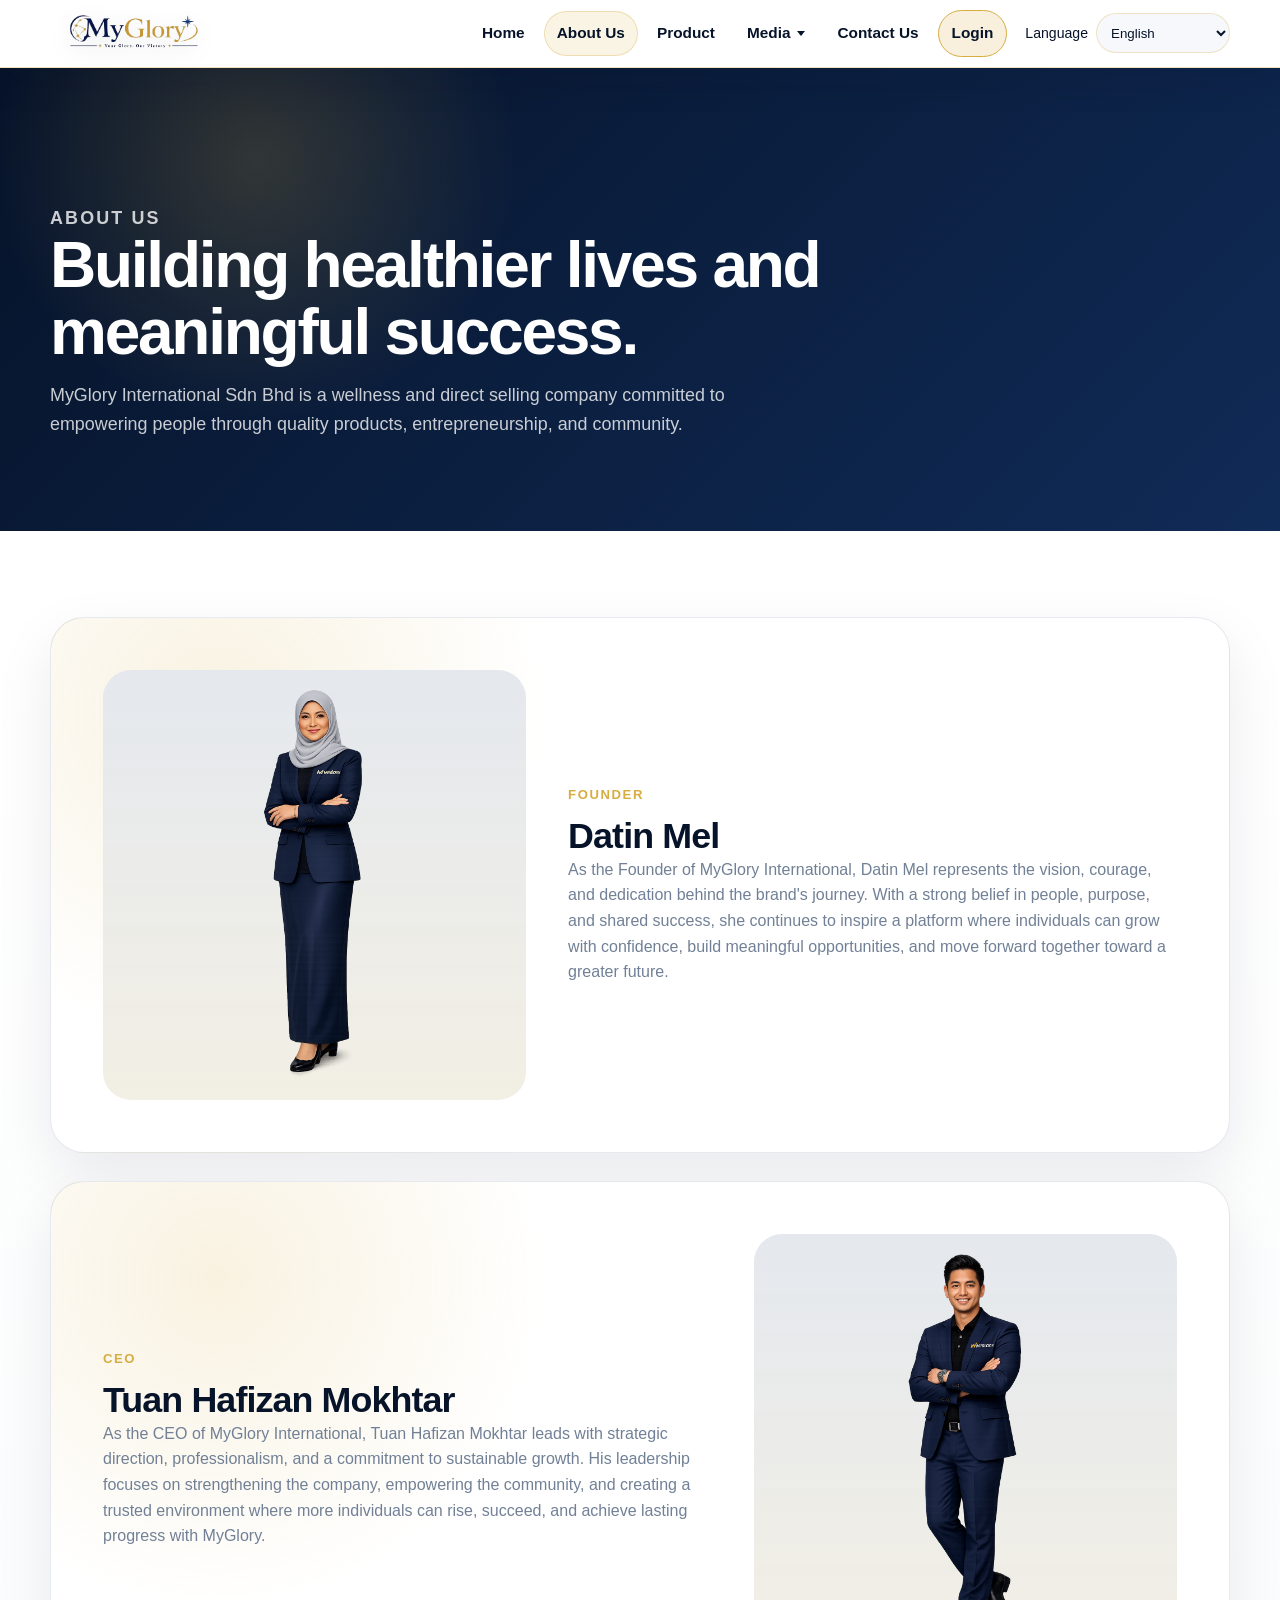
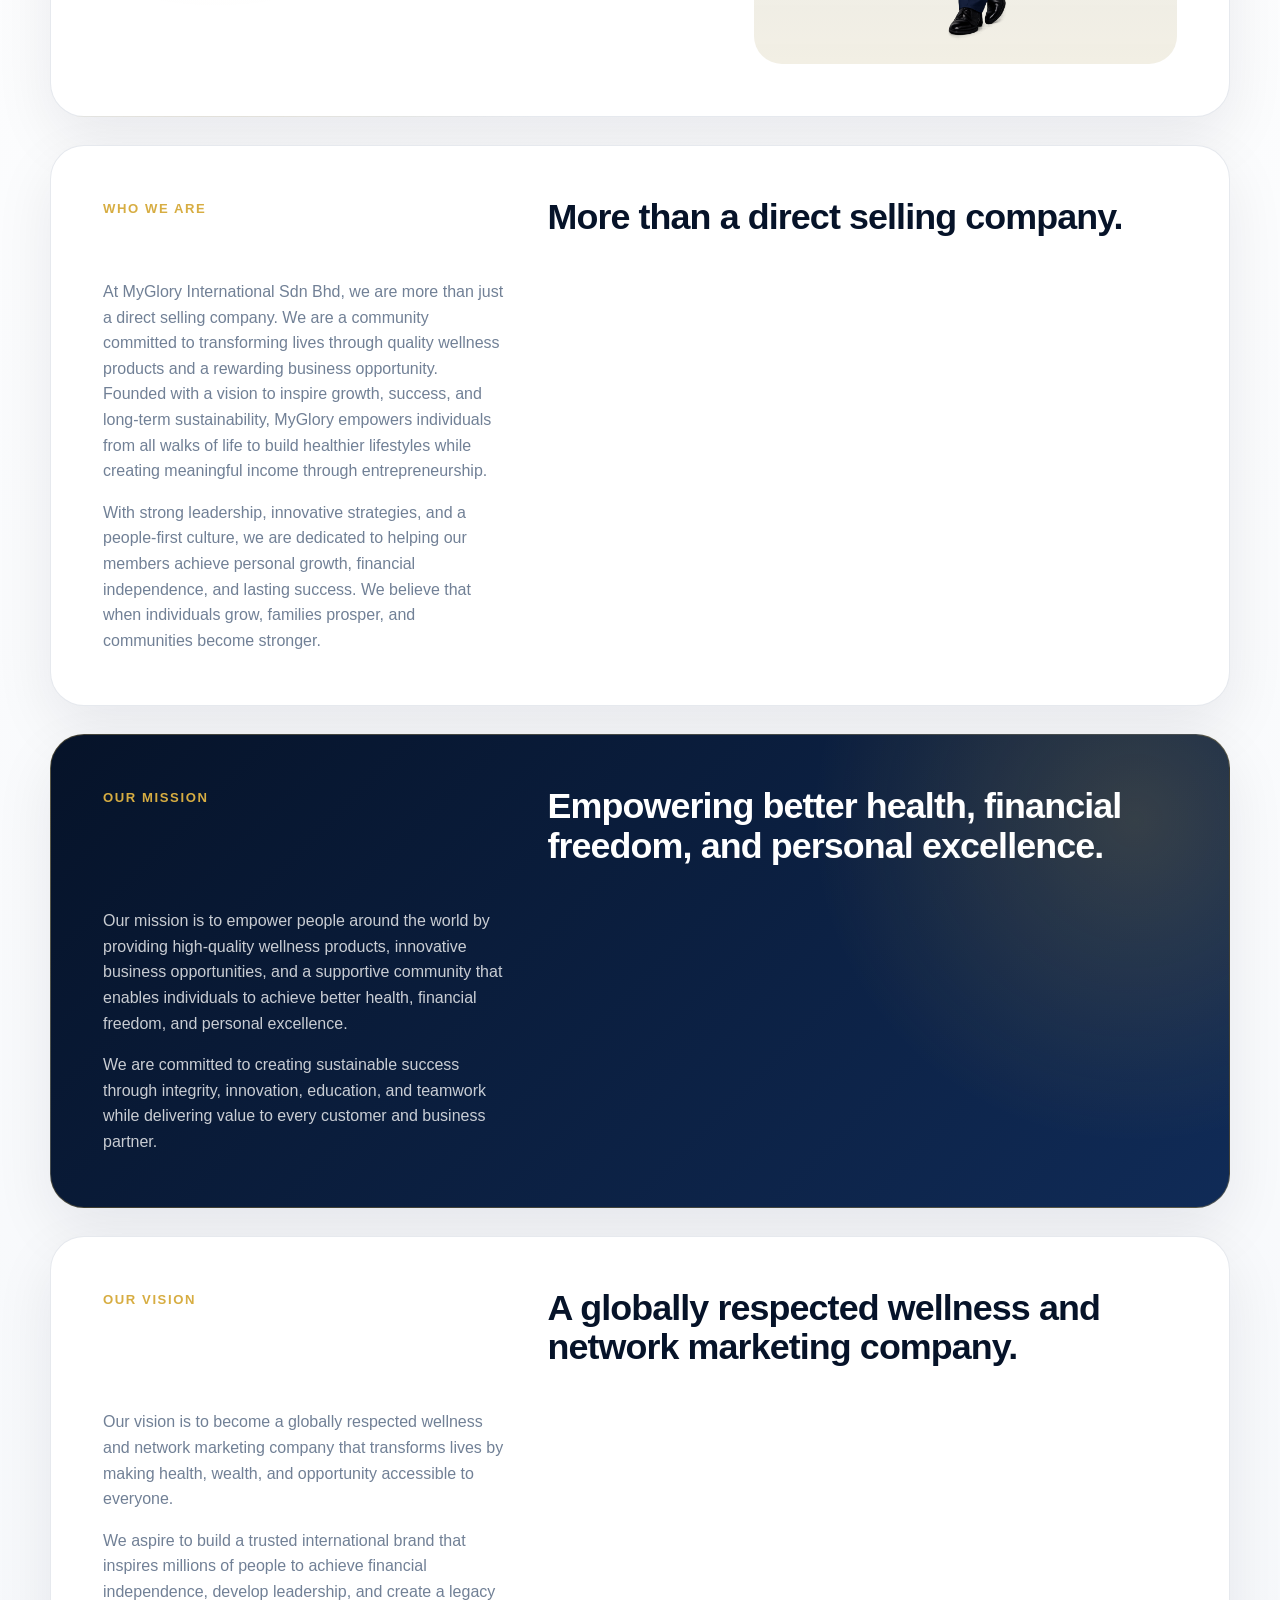
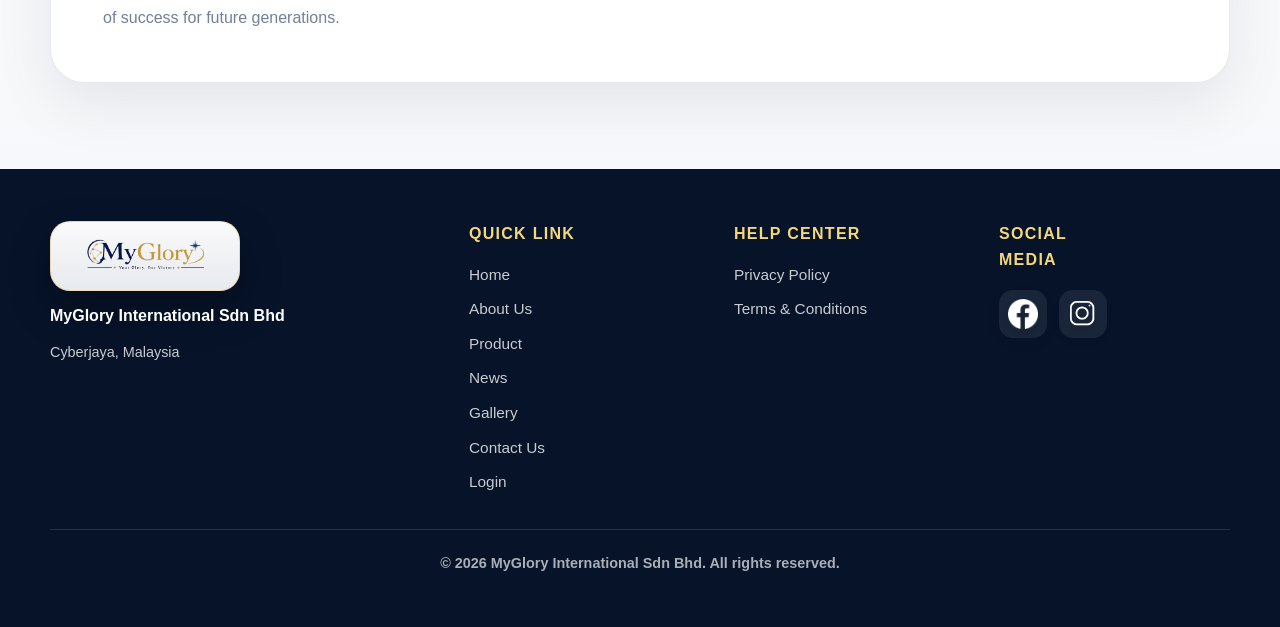
==== commit d469ebca: "about us section updated with new images and styles. Added CEO and Founder stand images to enhance v" ====
--- a/about.html
+++ b/about.html
@@ -50,6 +50,32 @@
     </section>
 
     <section class="section about-content">
+      <article class="about-panel leader-panel">
+        <div class="leader-image">
+          <img src="assets/images/founder-stand.png" alt="Datin Mel, Founder of MyGlory International">
+        </div>
+        <div>
+          <p class="eyebrow" data-i18n="about.founderRole">Founder</p>
+          <h2 data-i18n="about.founderName">Datin Mel</h2>
+          <div class="rich-text">
+            <p data-i18n="about.founderText">As the Founder of MyGlory International, Datin Mel represents the vision, courage, and dedication behind the brand's journey. With a strong belief in people, purpose, and shared success, she continues to inspire a platform where individuals can grow with confidence, build meaningful opportunities, and move forward together toward a greater future.</p>
+          </div>
+        </div>
+      </article>
+
+      <article class="about-panel leader-panel leader-panel-reverse">
+        <div class="leader-image">
+          <img src="assets/images/ceo-stand.png" alt="Tuan Hafizan Mokhtar, CEO of MyGlory International">
+        </div>
+        <div>
+          <p class="eyebrow" data-i18n="about.ceoRole">CEO</p>
+          <h2 data-i18n="about.ceoName">Tuan Hafizan Mokhtar</h2>
+          <div class="rich-text">
+            <p data-i18n="about.ceoText">As the CEO of MyGlory International, Tuan Hafizan Mokhtar leads with strategic direction, professionalism, and a commitment to sustainable growth. His leadership focuses on strengthening the company, empowering the community, and creating a trusted environment where more individuals can rise, succeed, and achieve lasting progress with MyGlory.</p>
+          </div>
+        </div>
+      </article>
+
       <article class="about-panel">
         <p class="eyebrow" data-i18n="about.whoEyebrow">Who We Are</p>
         <h2 data-i18n="about.whoTitle">More than a direct selling company.</h2>
--- a/assets/css/style.css
+++ b/assets/css/style.css
@@ -870,6 +870,40 @@
 
 .about-panel.highlighted .rich-text p {
   color: rgba(255, 255, 255, 0.78);
+}
+
+.leader-panel {
+  align-items: center;
+  grid-template-columns: minmax(240px, 0.82fr) minmax(0, 1.18fr);
+  overflow: hidden;
+  background:
+    radial-gradient(circle at 14% 18%, rgba(215, 173, 66, 0.16), transparent 30%),
+    var(--white);
+}
+
+.leader-panel-reverse {
+  grid-template-columns: minmax(0, 1.18fr) minmax(240px, 0.82fr);
+}
+
+.leader-panel-reverse .leader-image {
+  order: 2;
+}
+
+.leader-image {
+  display: grid;
+  min-height: 340px;
+  place-items: end center;
+  border-radius: 28px;
+  background:
+    linear-gradient(180deg, rgba(16, 43, 87, 0.08), rgba(215, 173, 66, 0.12)),
+    var(--soft-white);
+}
+
+.leader-image img {
+  width: min(100%, 340px);
+  max-height: 430px;
+  object-fit: contain;
+  object-position: bottom center;
 }
 
 .product-card {
@@ -1324,6 +1358,10 @@
     grid-template-columns: 1fr;
   }
 
+  .leader-panel-reverse .leader-image {
+    order: 0;
+  }
+
   .welcome-content .btn {
     justify-self: start;
   }
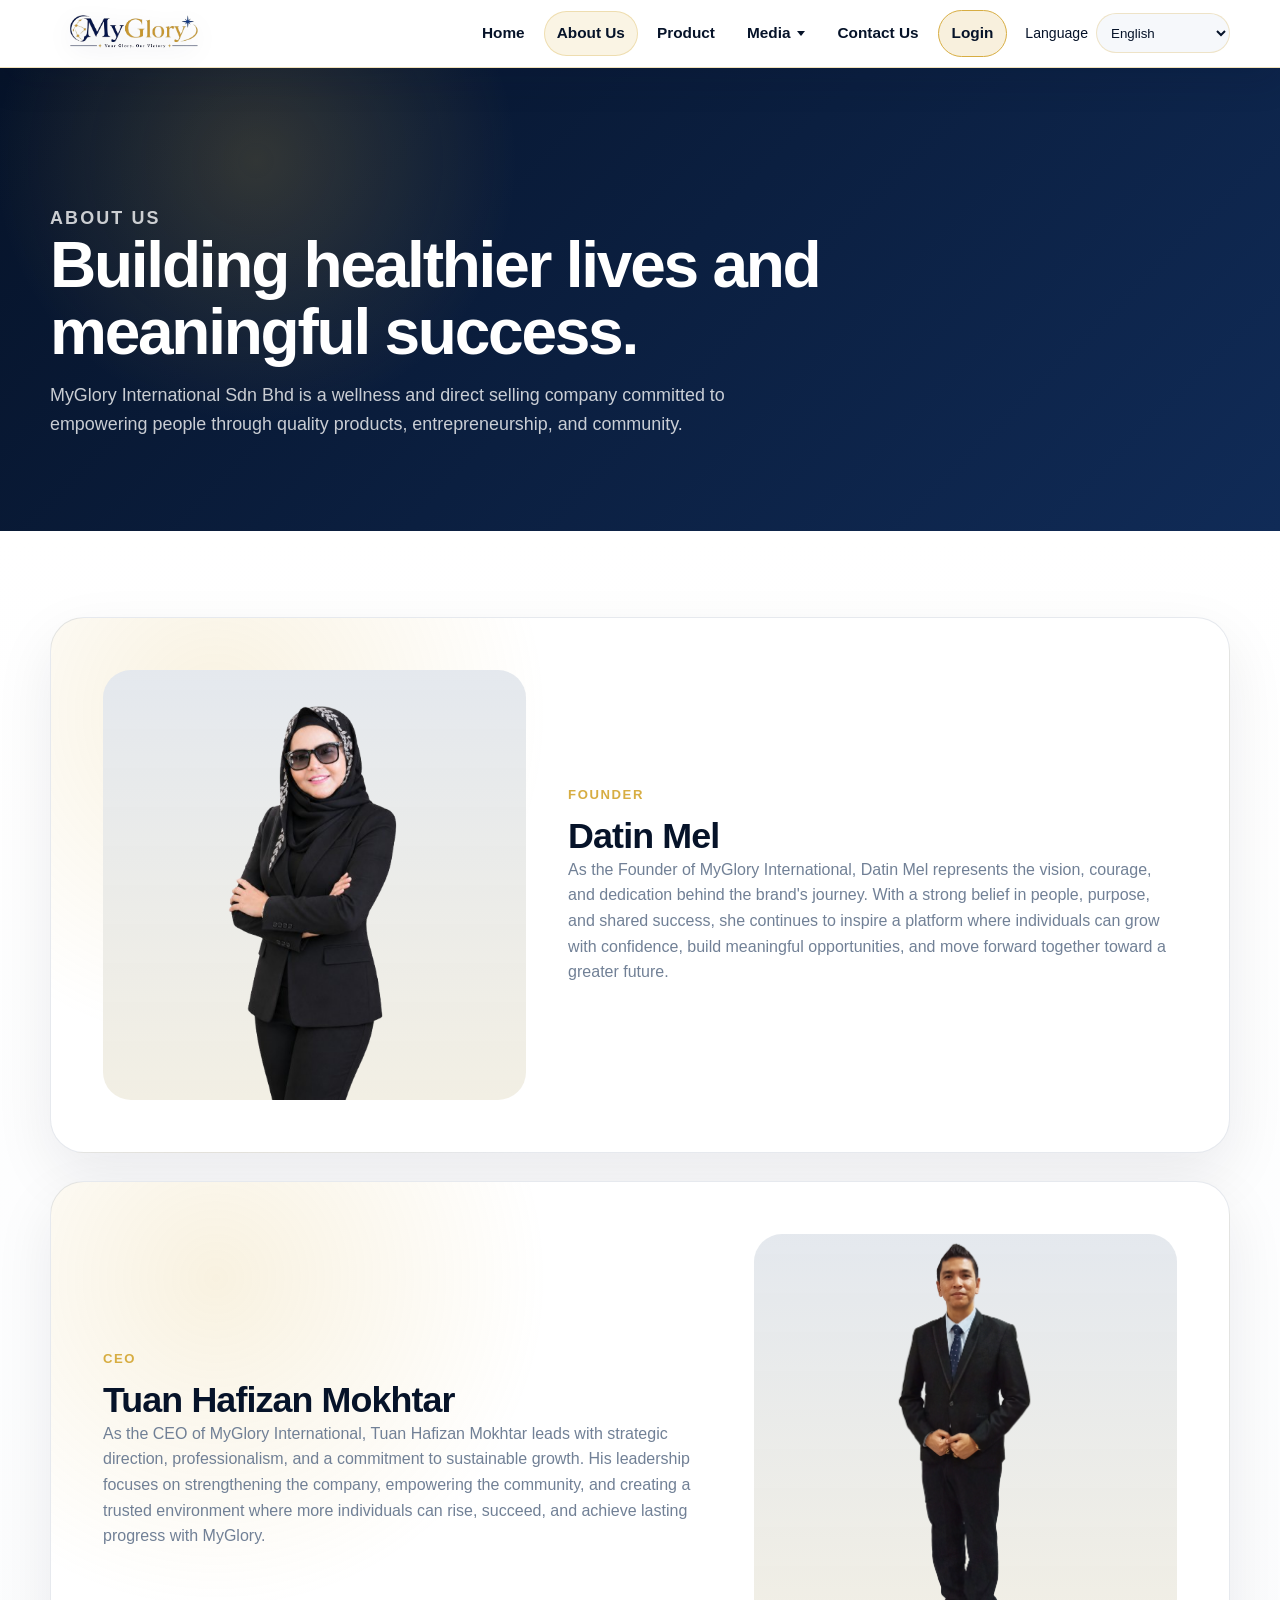
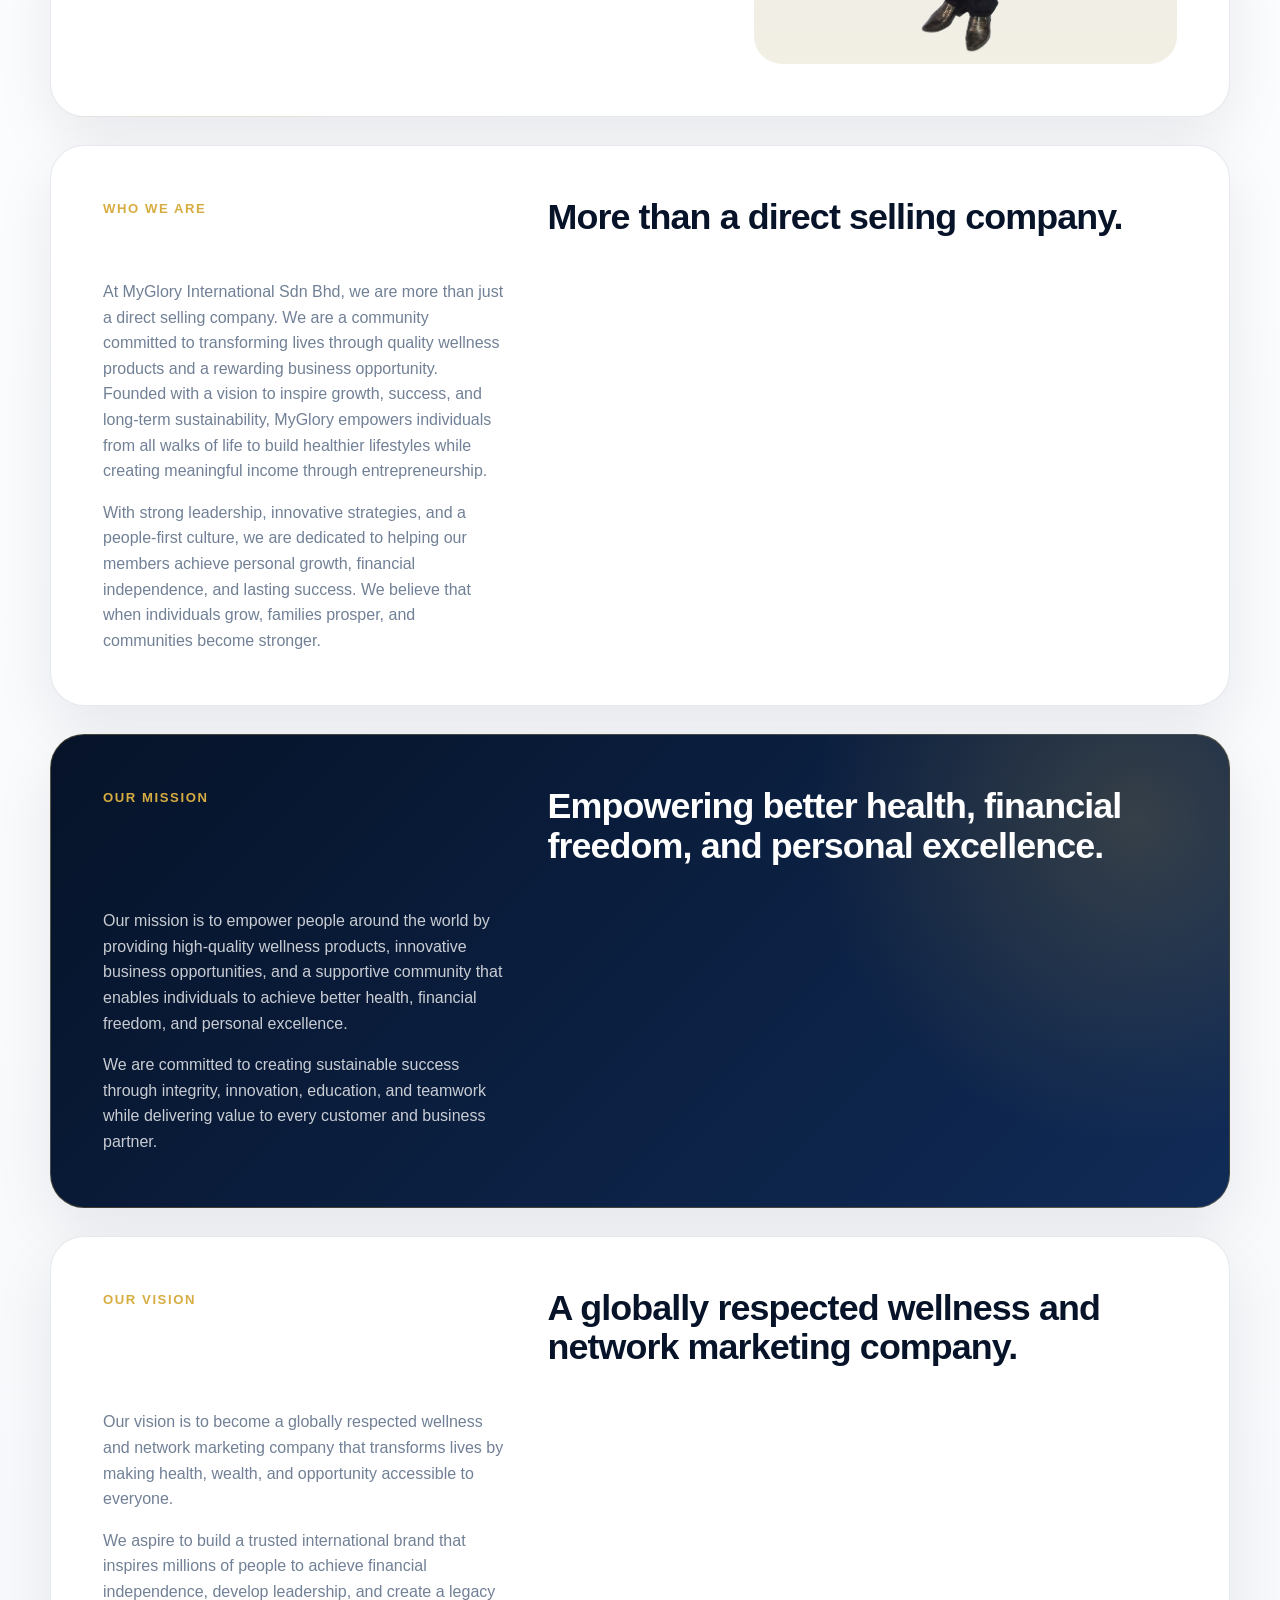
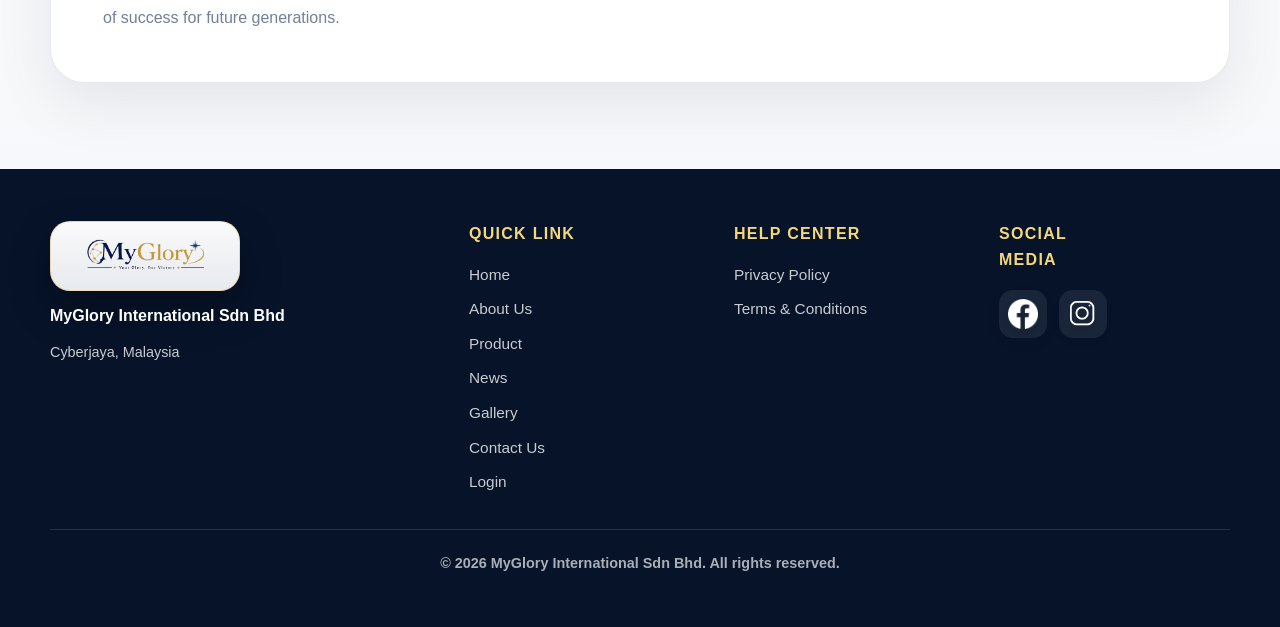
==== commit c73925c7: "add login functionality added login functionality to the website, allowing users to securely log in " ====
--- a/about.html
+++ b/about.html
@@ -26,7 +26,7 @@
             </div>
           </li>
           <li><a href="contact.html" data-i18n="nav.contact">Contact Us</a></li>
-          <li><a class="login-link" href="/MemberLounge/index.asp" data-i18n="nav.login">Login</a></li>
+          <li><a class="login-link" href="login.html" data-i18n="nav.login">Login</a></li>
         </ul>
         <label class="language-select">
           <span data-i18n="language.label">Language</span>
@@ -76,6 +76,32 @@
         </div>
       </article>
 
+      <article class="about-panel executive-team-panel is-hidden" aria-label="Executive leadership team">
+        <div class="executive-grid">
+          <div class="executive-card">
+            <div class="executive-photo">
+              <img src="assets/images/coo.png" alt="Tuan Ozzy, COO of MyGlory International">
+            </div>
+            <p class="eyebrow" data-i18n="about.cooRole">COO</p>
+            <h2 data-i18n="about.cooName">TUAN OZZY</h2>
+          </div>
+          <div class="executive-card">
+            <div class="executive-photo">
+              <img src="assets/images/cmo.png" alt="Tuan Abyan, CMO of MyGlory International">
+            </div>
+            <p class="eyebrow" data-i18n="about.cmoRole">CMO</p>
+            <h2 data-i18n="about.cmoName">TUAN ABYAN</h2>
+          </div>
+          <div class="executive-card">
+            <div class="executive-photo">
+              <img src="assets/images/cto.png" alt="Tuan Fadil, CTO of MyGlory International">
+            </div>
+            <p class="eyebrow" data-i18n="about.ctoRole">CTO</p>
+            <h2 data-i18n="about.ctoName">TUAN FADIL</h2>
+          </div>
+        </div>
+      </article>
+
       <article class="about-panel">
         <p class="eyebrow" data-i18n="about.whoEyebrow">Who We Are</p>
         <h2 data-i18n="about.whoTitle">More than a direct selling company.</h2>
@@ -119,7 +145,7 @@
       <a href="news.html" data-i18n="nav.news">News</a>
       <a href="gallery.html" data-i18n="nav.gallery">Gallery</a>
       <a href="contact.html" data-i18n="nav.contact">Contact Us</a>
-      <a href="/MemberLounge/index.asp" data-i18n="nav.login">Login</a>
+      <a href="login.html" data-i18n="nav.login">Login</a>
     </div>
     <div class="footer-column">
       <h2 data-i18n="footer.helpCenter">Help Center</h2>
--- a/assets/css/style.css
+++ b/assets/css/style.css
@@ -198,6 +198,116 @@
   background: rgba(215, 173, 66, 0.18) !important;
 }
 
+.login-page {
+  width: 100%;
+  min-height: 100vh;
+  min-height: 100dvh;
+  color: var(--white);
+  background:
+    linear-gradient(135deg, rgba(6, 19, 41, 0.78), rgba(6, 19, 41, 0.42)),
+    url("../images/login_bg.png") center center / cover no-repeat;
+}
+
+.login-screen {
+  display: grid;
+  width: 100%;
+  min-height: 100vh;
+  min-height: 100dvh;
+  place-items: center;
+  padding: clamp(24px, 5vw, 64px);
+}
+
+.login-card {
+  display: grid;
+  width: min(100%, 430px);
+  gap: 18px;
+  padding: clamp(28px, 5vw, 44px);
+  border: 1px solid rgba(255, 255, 255, 0.24);
+  border-radius: 32px;
+  background: rgba(6, 19, 41, 0.68);
+  box-shadow: 0 28px 80px rgba(0, 0, 0, 0.32);
+  backdrop-filter: blur(16px);
+}
+
+.login-logo {
+  display: inline-flex;
+  width: 150px;
+  padding: 12px 16px;
+  border-radius: 18px;
+  background: rgba(255, 255, 255, 0.92);
+}
+
+.login-card h1 {
+  color: var(--white);
+}
+
+.login-intro {
+  margin: 0;
+  color: rgba(255, 255, 255, 0.78);
+}
+
+.login-form {
+  display: grid;
+  gap: 16px;
+  margin-top: 6px;
+}
+
+.login-form label {
+  display: grid;
+  gap: 8px;
+  color: rgba(255, 255, 255, 0.82);
+  font-size: 0.94rem;
+  font-weight: 700;
+}
+
+.login-form input {
+  width: 100%;
+  min-height: 50px;
+  padding: 12px 15px;
+  border: 1px solid rgba(255, 255, 255, 0.2);
+  border-radius: 16px;
+  color: var(--white);
+  background: rgba(255, 255, 255, 0.12);
+  font: inherit;
+  outline: 0;
+}
+
+.login-form input::placeholder {
+  color: rgba(255, 255, 255, 0.54);
+}
+
+.login-form input:focus {
+  border-color: var(--gold);
+  box-shadow: 0 0 0 4px rgba(215, 173, 66, 0.16);
+}
+
+.login-form .btn {
+  width: 100%;
+  justify-content: center;
+  margin-top: 6px;
+}
+
+.forgot-password-link {
+  justify-self: end;
+  color: var(--gold-light);
+  font-size: 0.94rem;
+  font-weight: 800;
+}
+
+.forgot-password-link:hover {
+  color: var(--white);
+}
+
+.login-back-link {
+  justify-self: center;
+  color: rgba(255, 255, 255, 0.82);
+  font-weight: 700;
+}
+
+.login-back-link:hover {
+  color: var(--gold-light);
+}
+
 .dropdown {
   position: relative;
 }
@@ -904,6 +1014,66 @@
   max-height: 430px;
   object-fit: contain;
   object-position: bottom center;
+}
+
+.executive-team-panel {
+  grid-template-columns: 1fr;
+}
+
+.executive-team-panel.is-hidden {
+  display: none;
+}
+
+.executive-grid {
+  display: grid;
+  grid-template-columns: repeat(3, minmax(0, 1fr));
+  gap: 24px;
+}
+
+.executive-card {
+  display: grid;
+  gap: 14px;
+  text-align: center;
+}
+
+.executive-photo,
+.executive-photo-placeholder {
+  display: grid;
+  aspect-ratio: 4 / 5;
+  place-items: center;
+  border-radius: 26px;
+  overflow: hidden;
+  background:
+    linear-gradient(180deg, rgba(16, 43, 87, 0.06), rgba(215, 173, 66, 0.1)),
+    var(--soft-white);
+}
+
+.executive-photo {
+  border: 1px solid rgba(16, 43, 87, 0.1);
+}
+
+.executive-photo img {
+  width: 100%;
+  height: 100%;
+  object-fit: contain;
+  object-position: bottom center;
+}
+
+.executive-photo-placeholder {
+  border: 1px dashed rgba(16, 43, 87, 0.22);
+  color: rgba(16, 43, 87, 0.56);
+  font-weight: 800;
+  letter-spacing: 0.08em;
+  text-transform: uppercase;
+}
+
+.executive-card .eyebrow {
+  justify-self: center;
+  margin-top: 8px;
+}
+
+.executive-card h2 {
+  font-size: clamp(1.3rem, 2vw, 1.9rem);
 }
 
 .product-card {
@@ -1362,6 +1532,10 @@
     order: 0;
   }
 
+  .executive-grid {
+    gap: 18px;
+  }
+
   .welcome-content .btn {
     justify-self: start;
   }
@@ -1423,6 +1597,19 @@
 }
 
 @media (max-width: 640px) {
+  .login-page {
+    background-attachment: scroll;
+  }
+
+  .login-screen {
+    align-items: end;
+    padding: 18px;
+  }
+
+  .login-card {
+    border-radius: 26px;
+  }
+
   .navbar {
     width: min(100% - 24px, 1180px);
   }
@@ -1481,6 +1668,15 @@
     grid-template-columns: 1fr;
   }
 
+  .executive-grid {
+    grid-template-columns: 1fr;
+  }
+
+  .executive-photo,
+  .executive-photo-placeholder {
+    aspect-ratio: 16 / 11;
+  }
+
   .front-logo-banner {
     padding: 0;
   }
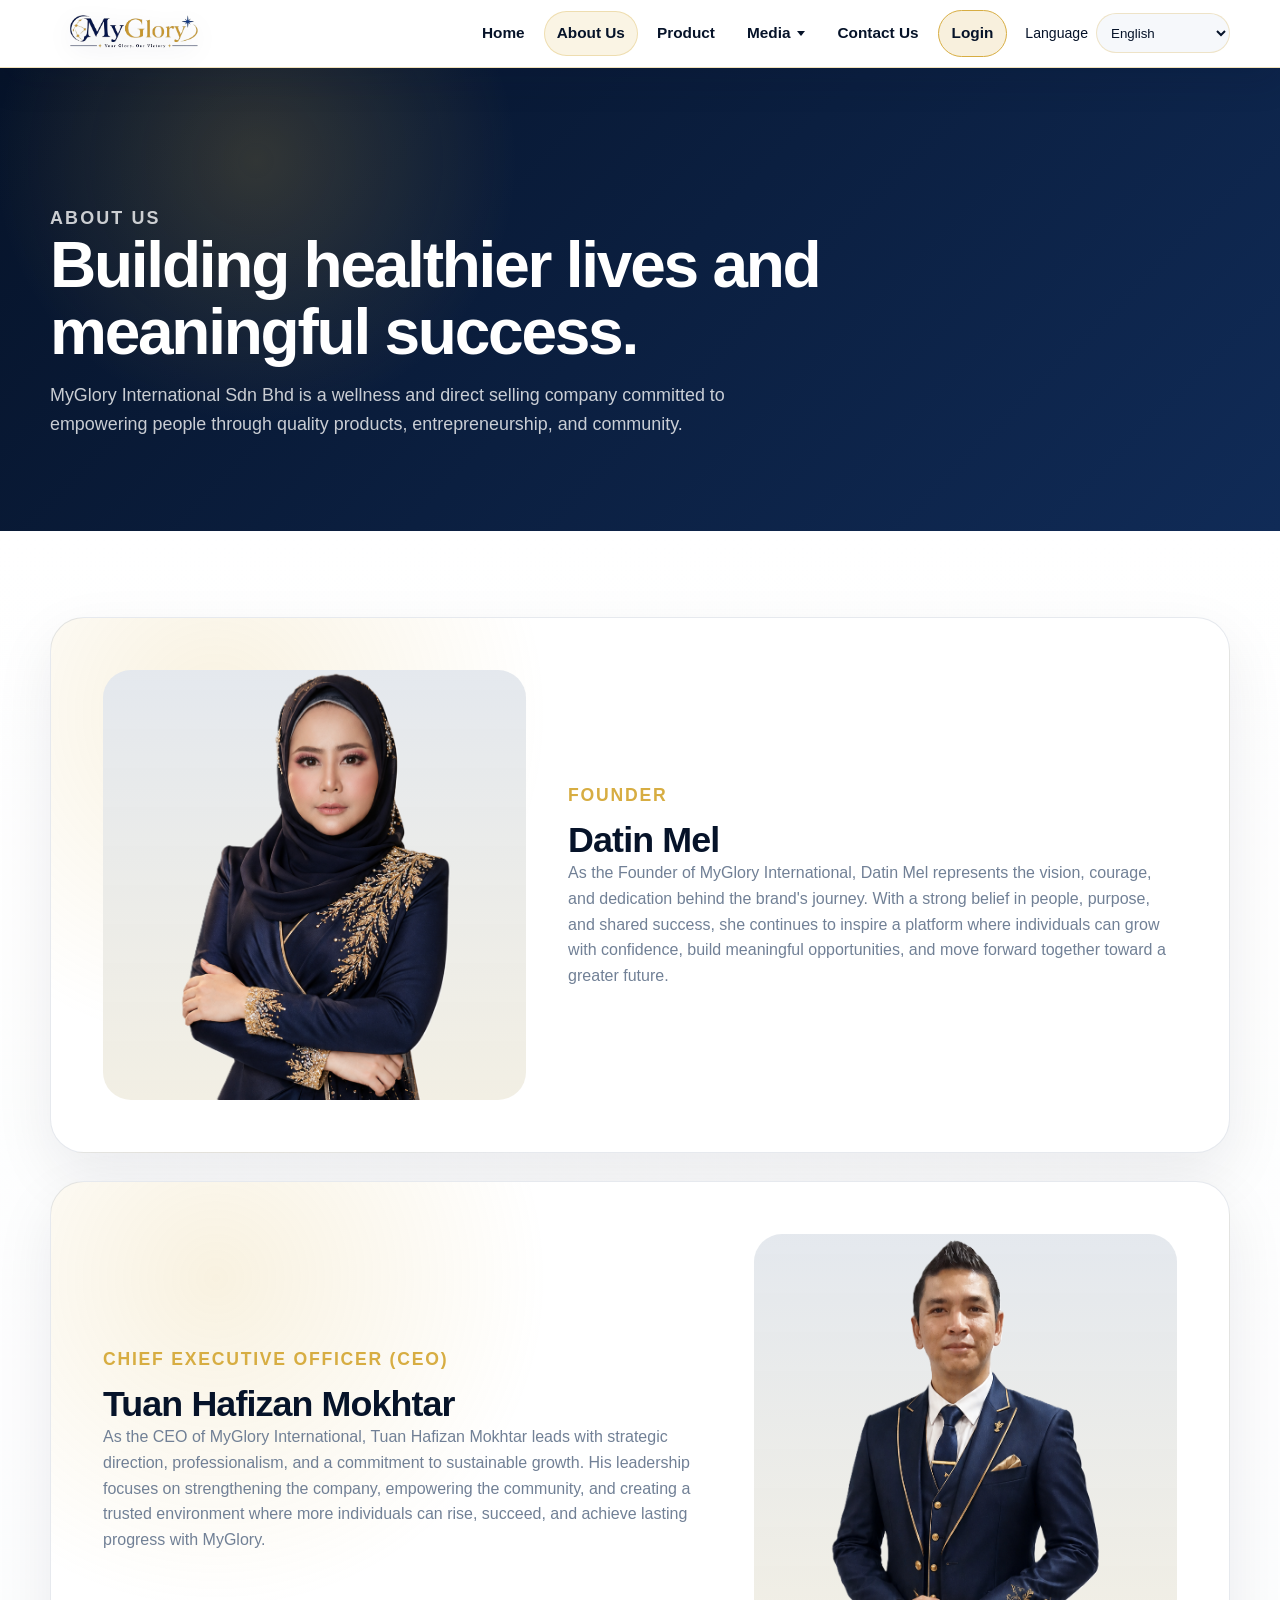
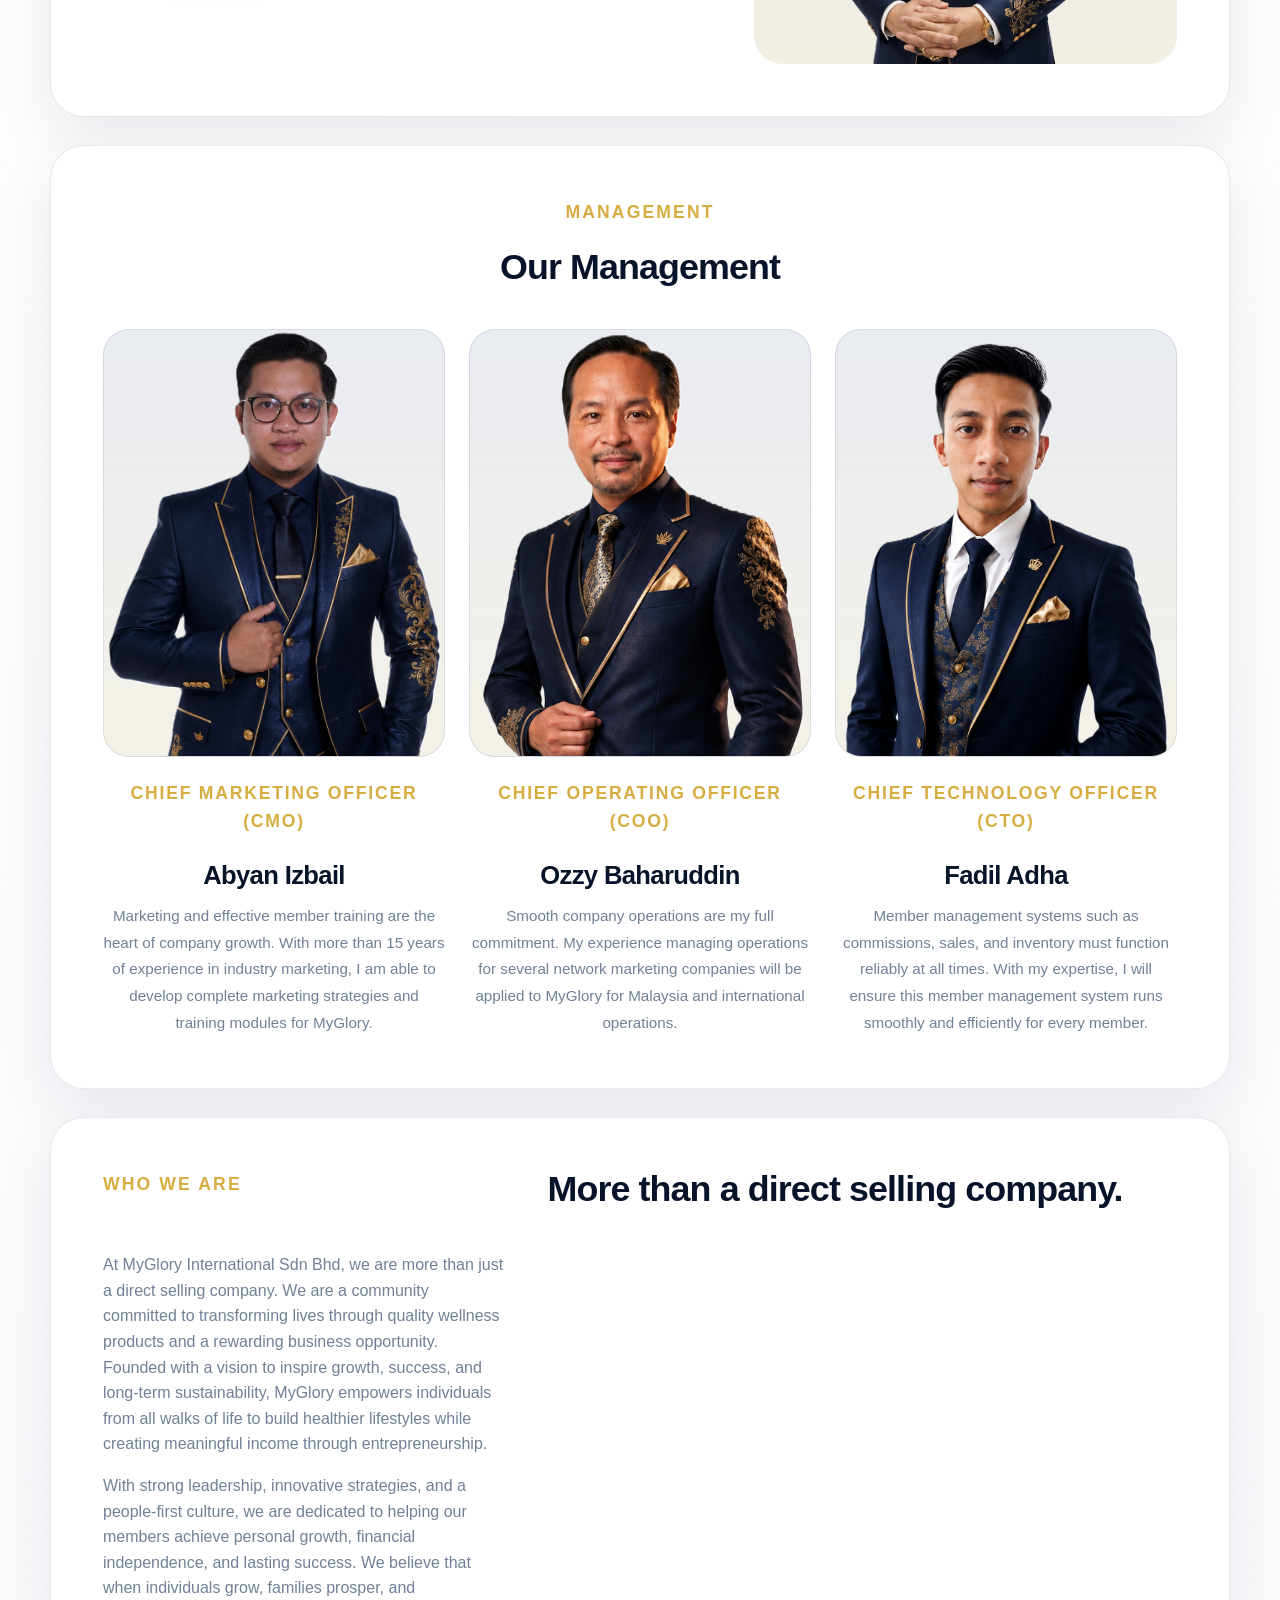
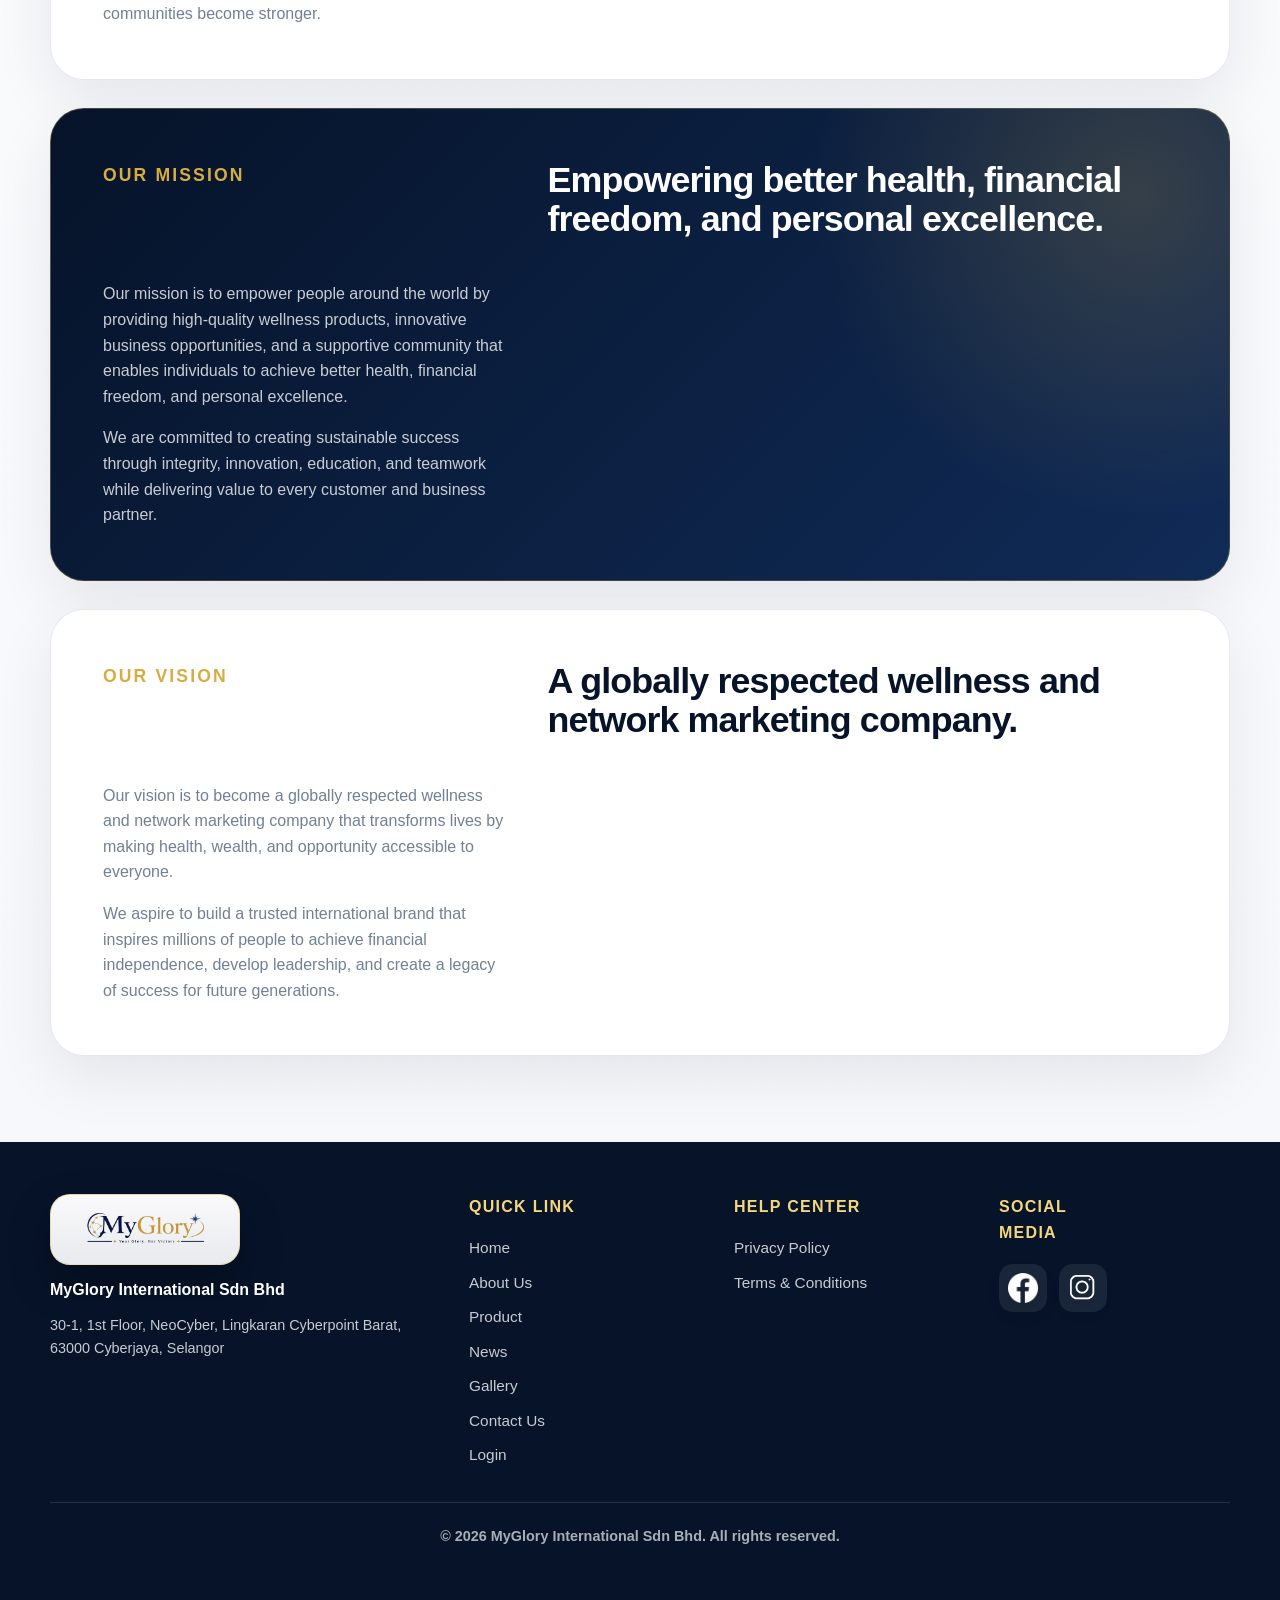
==== commit f344b2e3: "Refactor code structure and remove redundant sections for improved readability and maintainability" ====
--- a/about.html
+++ b/about.html
@@ -68,7 +68,7 @@
           <img src="assets/images/ceo-stand.png" alt="Tuan Hafizan Mokhtar, CEO of MyGlory International">
         </div>
         <div>
-          <p class="eyebrow" data-i18n="about.ceoRole">CEO</p>
+          <p class="eyebrow" data-i18n="about.ceoRole">Chief Executive Officer (CEO)</p>
           <h2 data-i18n="about.ceoName">Tuan Hafizan Mokhtar</h2>
           <div class="rich-text">
             <p data-i18n="about.ceoText">As the CEO of MyGlory International, Tuan Hafizan Mokhtar leads with strategic direction, professionalism, and a commitment to sustainable growth. His leadership focuses on strengthening the company, empowering the community, and creating a trusted environment where more individuals can rise, succeed, and achieve lasting progress with MyGlory.</p>
@@ -76,28 +76,35 @@
         </div>
       </article>
 
-      <article class="about-panel executive-team-panel is-hidden" aria-label="Executive leadership team">
+      <article class="about-panel executive-team-panel" aria-label="Executive leadership team">
+        <div class="executive-heading">
+          <p class="eyebrow" data-i18n="about.managementEyebrow">Management</p>
+          <h2 data-i18n="about.managementTitle">Our Management</h2>
+        </div>
         <div class="executive-grid">
           <div class="executive-card">
             <div class="executive-photo">
-              <img src="assets/images/coo.png" alt="Tuan Ozzy, COO of MyGlory International">
+              <img src="assets/images/cmo.png" alt="Abyan Izbail, CMO of MyGlory International">
             </div>
-            <p class="eyebrow" data-i18n="about.cooRole">COO</p>
-            <h2 data-i18n="about.cooName">TUAN OZZY</h2>
+            <p class="eyebrow" data-i18n="about.cmoRole">Chief Marketing Officer (CMO)</p>
+            <h2 data-i18n="about.cmoName">Abyan Izbail</h2>
+            <p class="executive-message" data-i18n="about.cmoMessage">Marketing and effective member training are the heart of company growth. With more than 15 years of experience in industry marketing, I am able to develop complete marketing strategies and training modules for MyGlory.</p>
           </div>
           <div class="executive-card">
             <div class="executive-photo">
-              <img src="assets/images/cmo.png" alt="Tuan Abyan, CMO of MyGlory International">
+              <img src="assets/images/coo.png" alt="Ozzy Baharuddin, COO of MyGlory International">
             </div>
-            <p class="eyebrow" data-i18n="about.cmoRole">CMO</p>
-            <h2 data-i18n="about.cmoName">TUAN ABYAN</h2>
+            <p class="eyebrow" data-i18n="about.cooRole">Chief Operating Officer (COO)</p>
+            <h2 data-i18n="about.cooName">Ozzy Baharuddin</h2>
+            <p class="executive-message" data-i18n="about.cooMessage">Smooth company operations are my full commitment. My experience managing operations for several network marketing companies will be applied to MyGlory for Malaysia and international operations.</p>
           </div>
           <div class="executive-card">
             <div class="executive-photo">
-              <img src="assets/images/cto.png" alt="Tuan Fadil, CTO of MyGlory International">
+              <img src="assets/images/cto.png" alt="Fadil Adha, CTO of MyGlory International">
             </div>
-            <p class="eyebrow" data-i18n="about.ctoRole">CTO</p>
-            <h2 data-i18n="about.ctoName">TUAN FADIL</h2>
+            <p class="eyebrow" data-i18n="about.ctoRole">Chief Technology Officer (CTO)</p>
+            <h2 data-i18n="about.ctoName">Fadil Adha</h2>
+            <p class="executive-message" data-i18n="about.ctoMessage">Member management systems such as commissions, sales, and inventory must function reliably at all times. With my expertise, I will ensure this member management system runs smoothly and efficiently for every member.</p>
           </div>
         </div>
       </article>
@@ -135,7 +142,7 @@
     <div class="footer-brand">
       <img src="assets/images/logo.png" alt="MyGlory International logo">
       <p>MyGlory International Sdn Bhd</p>
-      <small data-i18n="footer.address">Cyberjaya, Malaysia</small>
+      <small data-i18n="footer.address">30-1, 1st Floor, NeoCyber, Lingkaran Cyberpoint Barat, 63000 Cyberjaya, Selangor</small>
     </div>
     <div class="footer-column">
       <h2 data-i18n="footer.quickLinks">Quick Link</h2>
--- a/assets/css/style.css
+++ b/assets/css/style.css
@@ -71,23 +71,30 @@
 }
 
 .founder-slideshow img {
-  animation: founderSlide 8s infinite;
-}
-
-.founder-slideshow img:nth-child(2) {
+  animation: founderSlide 12s infinite;
+}
+
+.founder-slideshow img:nth-child(n + 2) {
   position: absolute;
   inset: 0;
   opacity: 0;
+}
+
+.founder-slideshow img:nth-child(2) {
   animation-delay: 4s;
+}
+
+.founder-slideshow img:nth-child(3) {
+  animation-delay: 8s;
 }
 
 @keyframes founderSlide {
   0%,
-  45% {
+  28% {
     opacity: 1;
   }
 
-  50%,
+  34%,
   95% {
     opacity: 0;
   }
@@ -231,10 +238,18 @@
 
 .login-logo {
   display: inline-flex;
-  width: 150px;
+  width: 80%;
+  max-width: 320px;
+  justify-self: center;
   padding: 12px 16px;
   border-radius: 18px;
   background: rgba(255, 255, 255, 0.92);
+}
+
+.login-logo img {
+  width: 100%;
+  height: auto;
+  object-fit: contain;
 }
 
 .login-card h1 {
@@ -427,7 +442,7 @@
 .eyebrow {
   margin: 0 0 12px;
   color: var(--gold);
-  font-size: 0.82rem;
+  font-size: 1.1rem;
   font-weight: 800;
   letter-spacing: 0.12em;
   text-transform: uppercase;
@@ -1016,8 +1031,24 @@
   object-position: bottom center;
 }
 
+.leader-panel > div:last-child > .eyebrow,
+.executive-card .eyebrow {
+  font-size: 1.1rem;
+  letter-spacing: 0.1em;
+}
+
 .executive-team-panel {
   grid-template-columns: 1fr;
+}
+
+.executive-heading {
+  display: grid;
+  gap: 10px;
+  text-align: center;
+}
+
+.executive-heading .eyebrow {
+  justify-self: center;
 }
 
 .executive-team-panel.is-hidden {
@@ -1074,6 +1105,14 @@
 
 .executive-card h2 {
   font-size: clamp(1.3rem, 2vw, 1.9rem);
+}
+
+.executive-message {
+  max-width: 34rem;
+  margin: 0 auto;
+  color: var(--muted);
+  font-size: 0.95rem;
+  line-height: 1.75;
 }
 
 .product-card {
@@ -1107,6 +1146,7 @@
 .product-image {
   min-height: 320px;
   padding: 18px;
+  background: var(--white);
 }
 
 .product-image img {
@@ -1129,15 +1169,17 @@
   background: var(--white);
 }
 
+.shila-product-layout {
+  align-items: start;
+}
+
 .product-detail-image {
   display: grid;
   place-items: center;
   min-height: 520px;
   padding: 24px;
   border-radius: 34px;
-  background:
-    radial-gradient(circle at 50% 28%, rgba(215, 173, 66, 0.18), transparent 34%),
-    linear-gradient(135deg, #f9fbff, #edf3fb);
+  background: var(--white);
 }
 
 .product-detail-image img {
@@ -1182,6 +1224,35 @@
 .detail-info-grid p {
   margin: 0;
   color: var(--muted);
+}
+
+.shila-detail-grid {
+  grid-template-columns: 1fr;
+}
+
+.product-detail-list {
+  display: grid;
+  gap: 10px;
+  margin: 0;
+  padding-inline-start: 20px;
+  color: var(--muted);
+}
+
+.product-detail-list li::marker {
+  color: var(--gold);
+  font-weight: 800;
+}
+
+.benefit-list {
+  gap: 12px;
+}
+
+.technology-card {
+  background: var(--white);
+}
+
+.technology-card strong {
+  color: var(--blue-950);
 }
 
 .news-list {
@@ -1610,6 +1681,12 @@
     border-radius: 26px;
   }
 
+  .login-logo {
+    width: 88%;
+    max-width: 260px;
+    padding: 10px 14px;
+  }
+
   .navbar {
     width: min(100% - 24px, 1180px);
   }
@@ -1705,6 +1782,10 @@
 }
 
 @media (max-width: 380px) {
+  .login-logo {
+    width: 92%;
+  }
+
   .navbar {
     gap: 8px;
   }
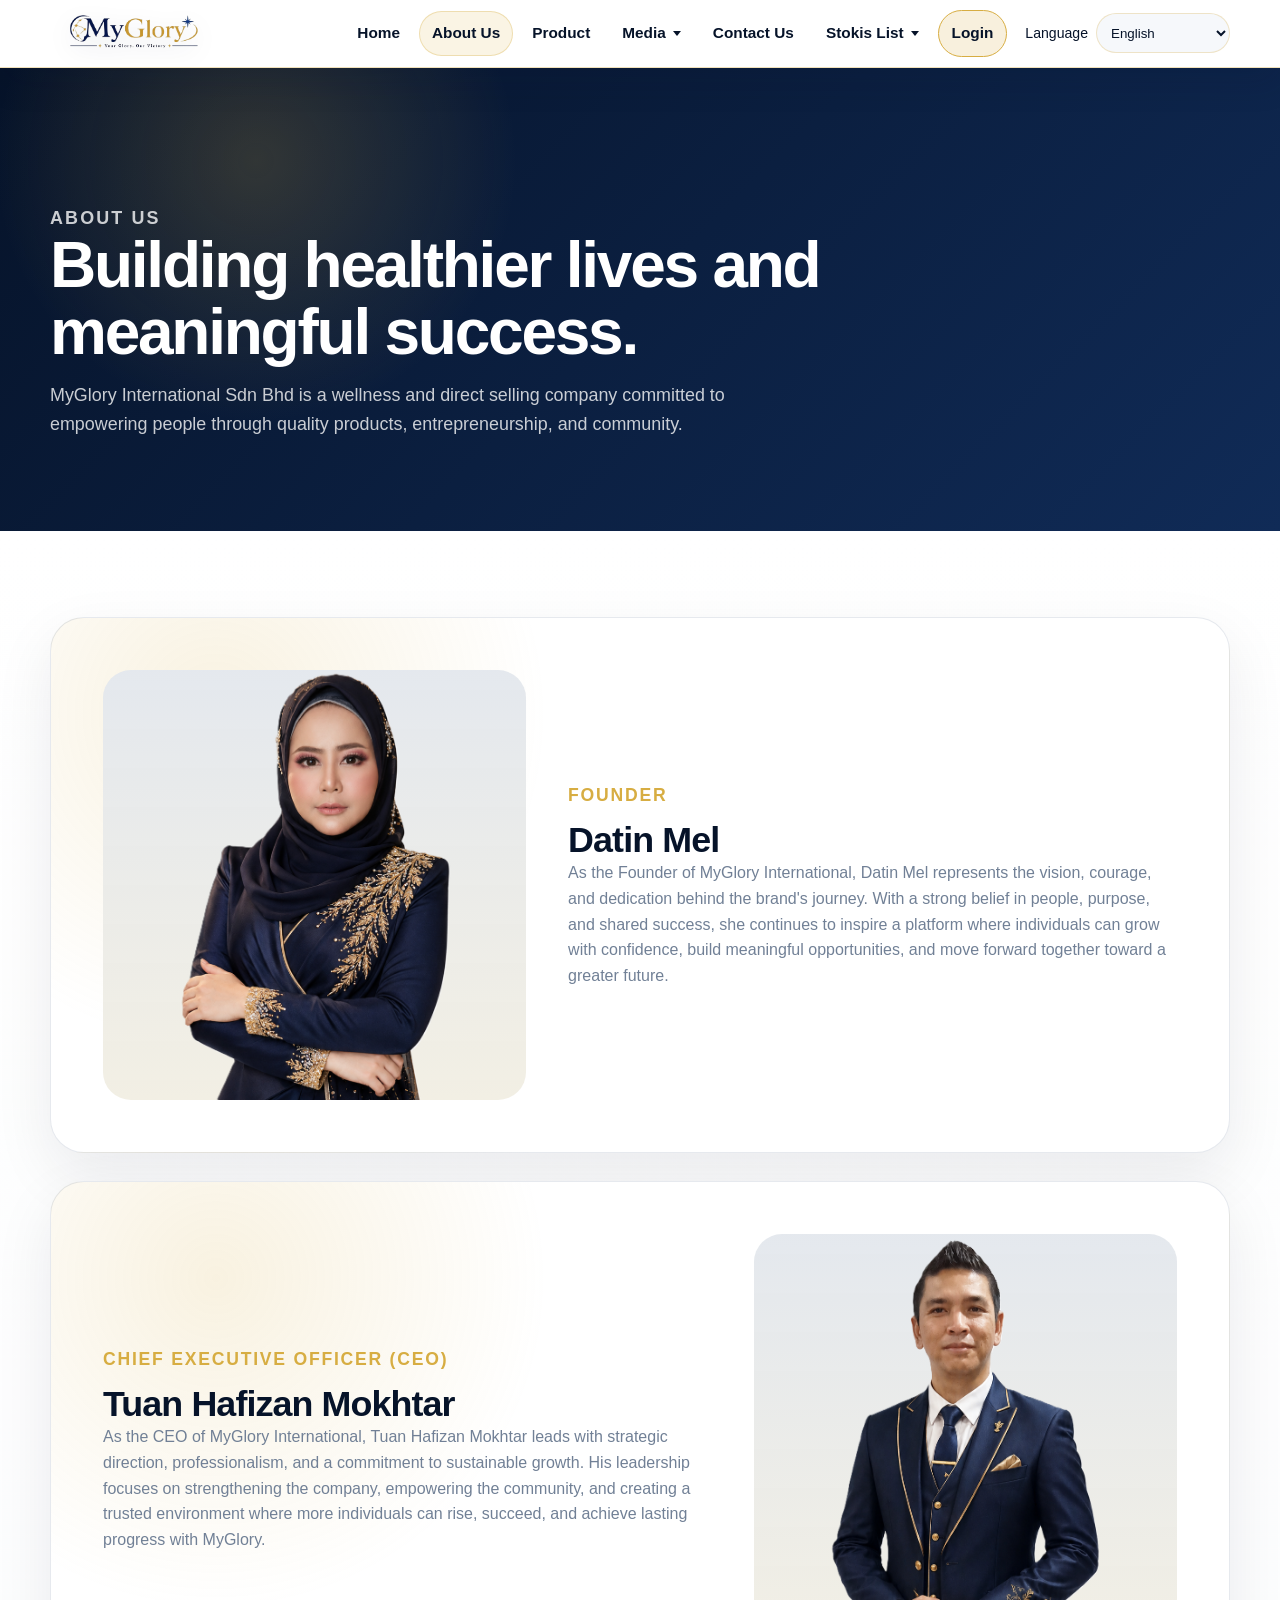
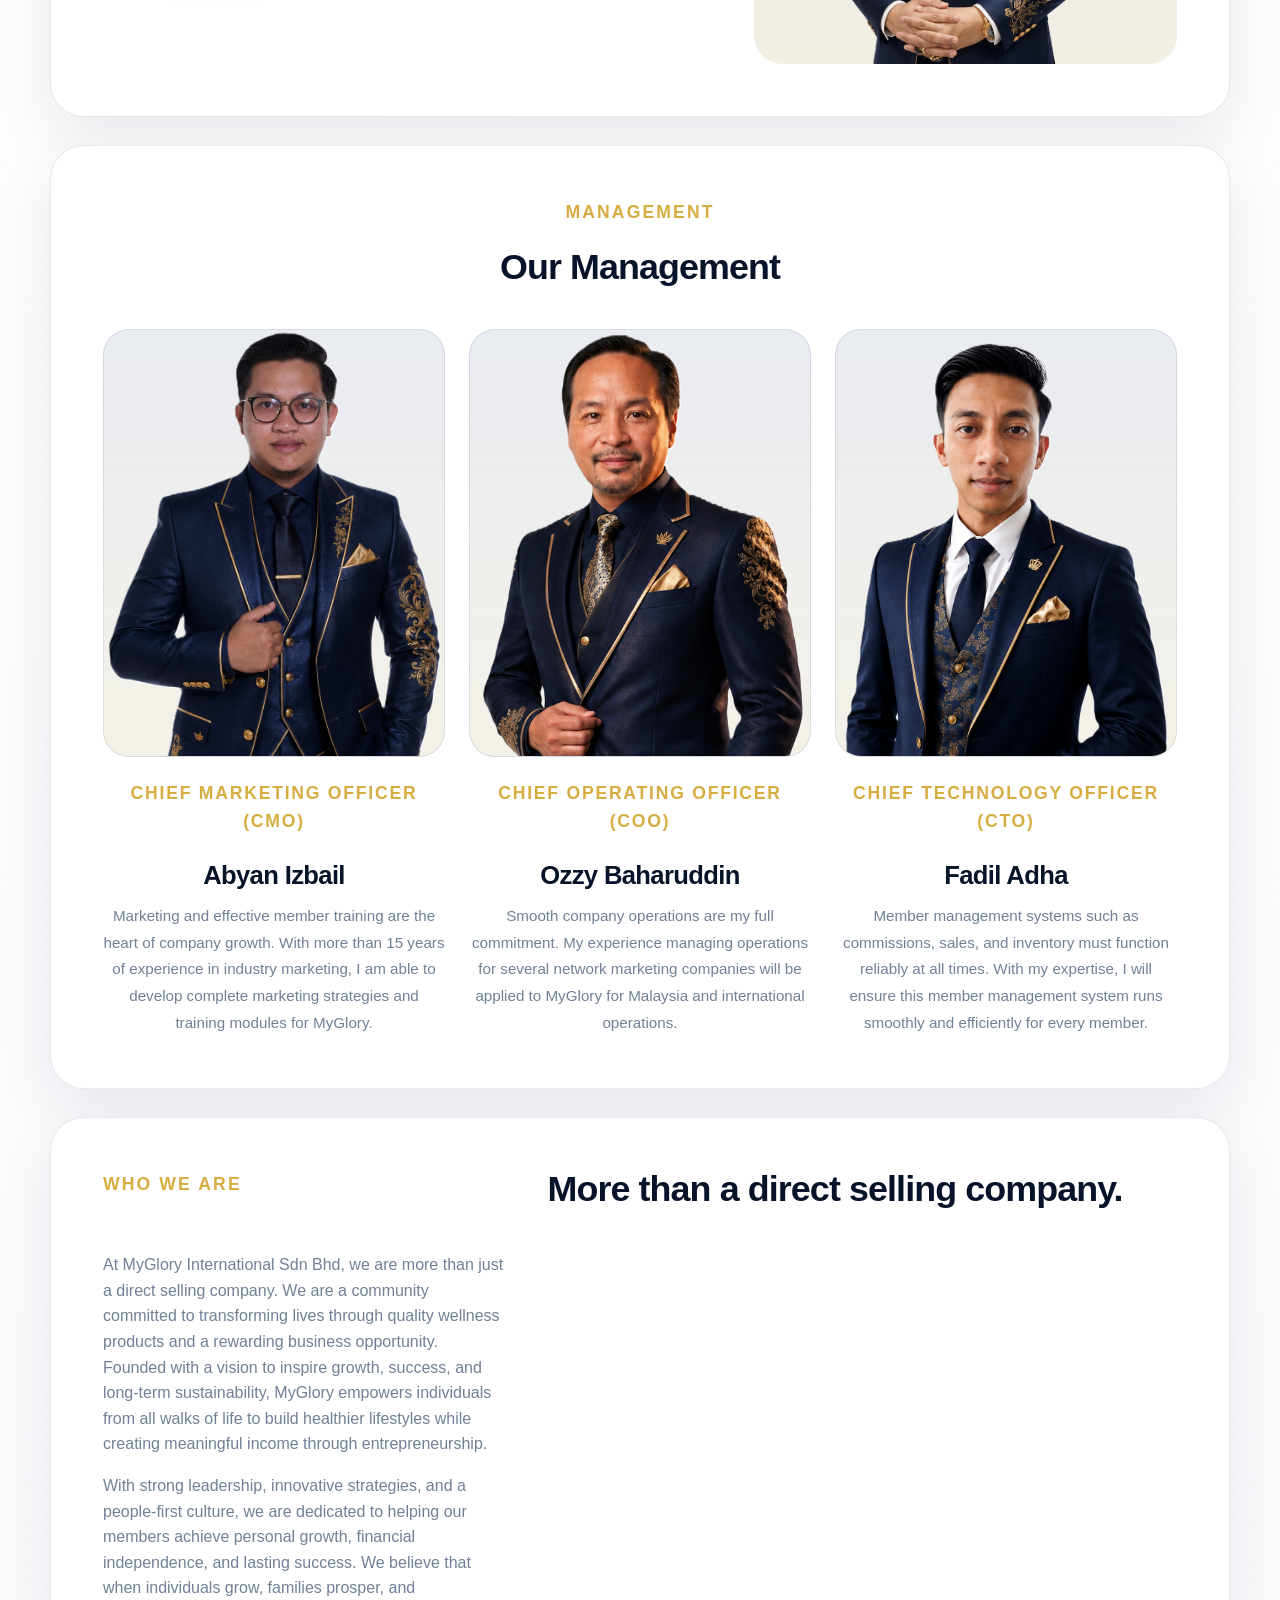
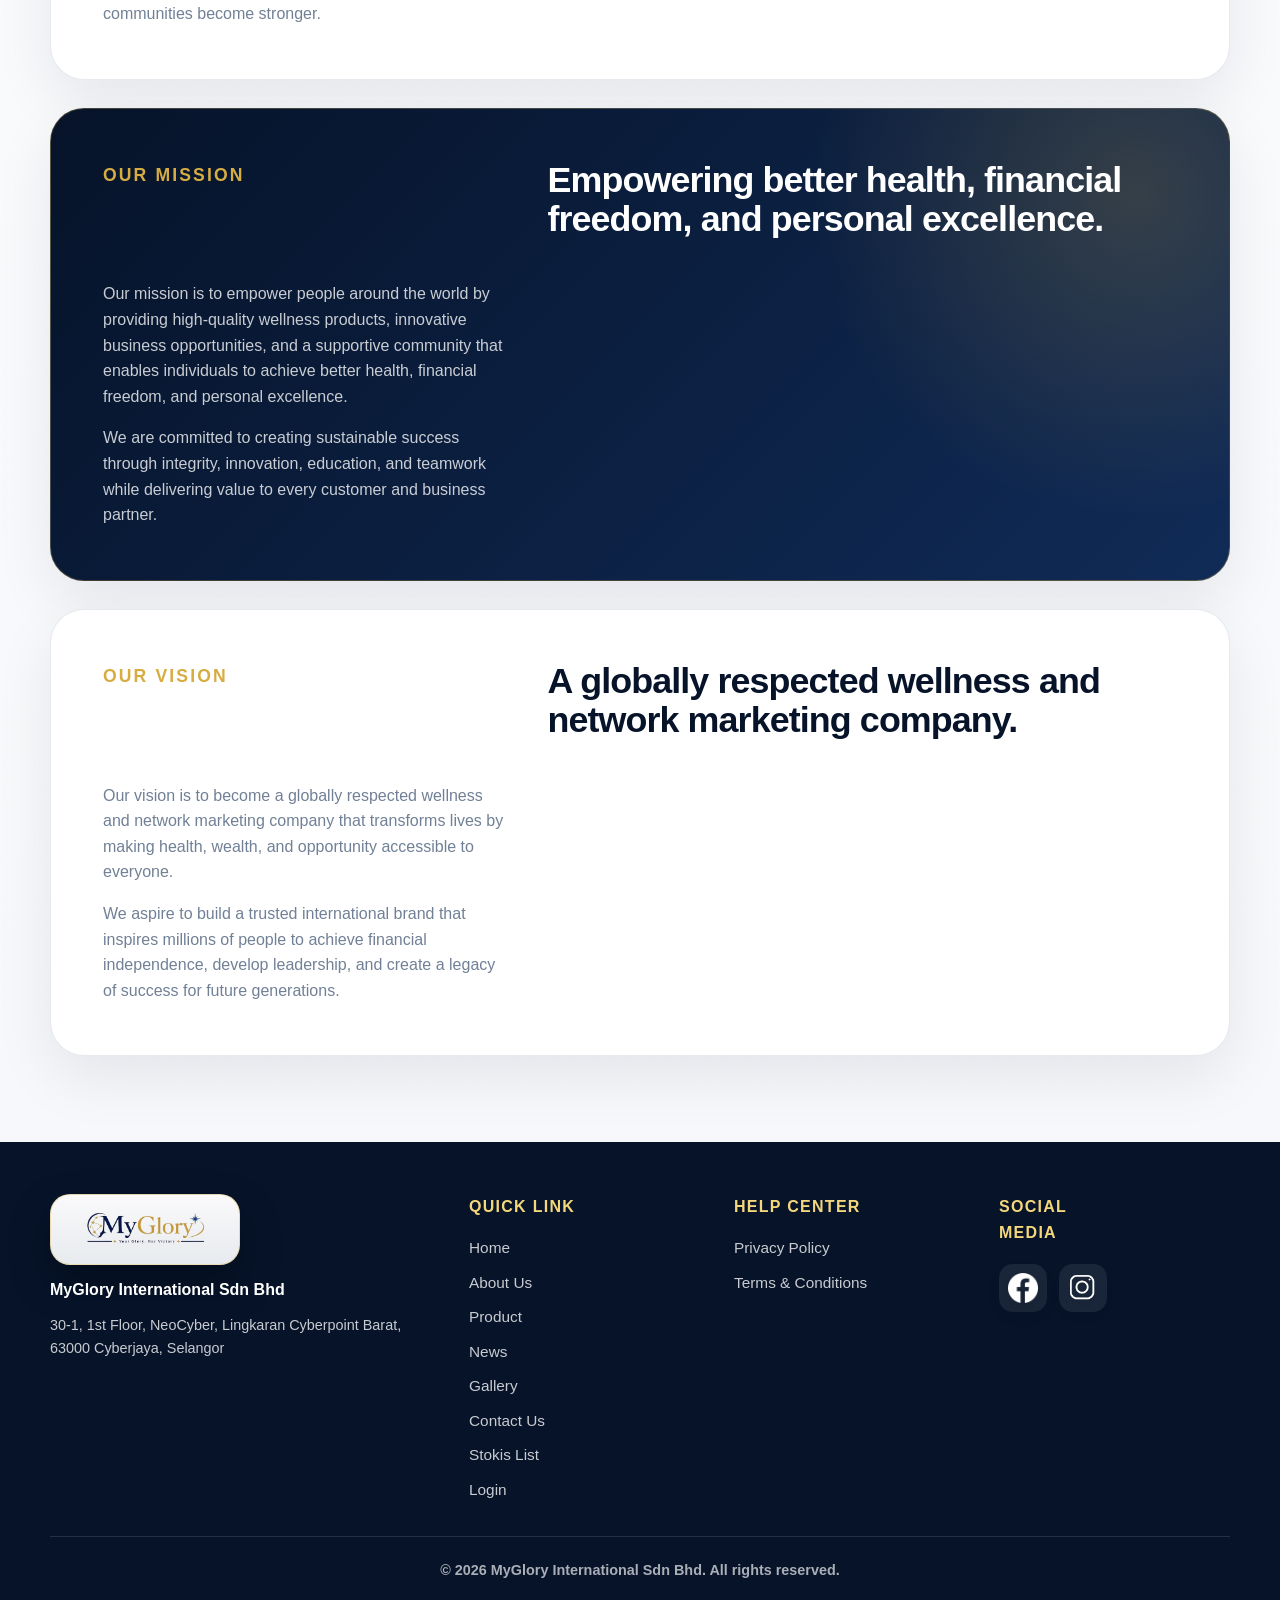
==== commit ca5f5525: "Add Stokis List page and update navigation across multiple files" ====
--- a/about.html
+++ b/about.html
@@ -26,7 +26,14 @@
             </div>
           </li>
           <li><a href="contact.html" data-i18n="nav.contact">Contact Us</a></li>
-          <li><a class="login-link" href="login.html" data-i18n="nav.login">Login</a></li>
+          <li class="dropdown">
+            <button class="dropdown-toggle" type="button" aria-expanded="false" aria-haspopup="true" aria-controls="stokis-submenu" data-i18n="nav.stokis">Stokis List</button>
+            <div class="dropdown-menu" id="stokis-submenu">
+              <a href="stokis.html#master" data-i18n="nav.masterStokis">Master Stokis</a>
+              <a href="stokis.html#mobile" data-i18n="nav.mobileStokis">Mobile Stokis</a>
+            </div>
+          </li>
+          <li><a class="login-link" href="https://login.myglory.com.my/" data-i18n="nav.login">Login</a></li>
         </ul>
         <label class="language-select">
           <span data-i18n="language.label">Language</span>
@@ -152,7 +159,8 @@
       <a href="news.html" data-i18n="nav.news">News</a>
       <a href="gallery.html" data-i18n="nav.gallery">Gallery</a>
       <a href="contact.html" data-i18n="nav.contact">Contact Us</a>
-      <a href="login.html" data-i18n="nav.login">Login</a>
+      <a href="stokis.html" data-i18n="nav.stokis">Stokis List</a>
+      <a href="https://login.myglory.com.my/" data-i18n="nav.login">Login</a>
     </div>
     <div class="footer-column">
       <h2 data-i18n="footer.helpCenter">Help Center</h2>
--- a/assets/css/style.css
+++ b/assets/css/style.css
@@ -1159,6 +1159,18 @@
 
 .product-detail-hero h1 {
   color: var(--white);
+  font-size: clamp(1.9rem, 4vw, 3.25rem);
+}
+
+.product-detail-hero {
+  padding-top: 72px;
+  padding-bottom: 56px;
+}
+
+.product-detail-hero p {
+  max-width: 620px;
+  margin-top: 12px;
+  font-size: clamp(0.96rem, 1.15vw, 1.04rem);
 }
 
 .product-detail-layout {
@@ -1270,6 +1282,87 @@
   font-weight: 900;
   letter-spacing: 0.1em;
   text-transform: uppercase;
+}
+
+.stokis-group {
+  margin-top: 42px;
+}
+
+.stokis-group:first-of-type {
+  margin-top: 0;
+}
+
+.stokis-group > h3 {
+  margin: 0 0 18px;
+  color: var(--blue-950);
+  font-size: clamp(1.25rem, 2vw, 1.6rem);
+}
+
+.stokis-group > h3::before {
+  display: inline-block;
+  width: 10px;
+  height: 10px;
+  margin-inline-end: 10px;
+  border-radius: 50%;
+  background: var(--gold);
+  content: "";
+}
+
+.stokis-grid {
+  display: grid;
+  grid-template-columns: repeat(3, minmax(0, 1fr));
+  gap: 22px;
+}
+
+.stokis-card {
+  display: grid;
+  align-content: start;
+  gap: 10px;
+  padding: 24px;
+  border: 1px solid rgba(215, 173, 66, 0.2);
+  border-radius: 26px;
+  background: var(--white);
+  box-shadow: 0 18px 52px rgba(6, 19, 41, 0.08);
+}
+
+.stokis-card:hover {
+  border-color: rgba(215, 173, 66, 0.48);
+  transform: translateY(-2px);
+  transition: 0.2s ease;
+}
+
+.stokis-card img {
+  width: 100%;
+  height: 250px;
+  object-fit: cover;
+  border-radius: 18px;
+}
+
+.stokis-username {
+  color: var(--gold);
+  font-size: 0.8rem;
+  font-weight: 900;
+  letter-spacing: 0.1em;
+  text-transform: uppercase;
+}
+
+.stokis-card h4 {
+  margin: 0;
+  color: var(--blue-950);
+  font-size: clamp(1.1rem, 1.6vw, 1.3rem);
+  line-height: 1.2;
+}
+
+.stokis-card p {
+  margin: 0;
+  color: var(--muted);
+  font-size: 0.98rem;
+}
+
+.stokis-label {
+  margin-inline-end: 6px;
+  color: var(--gold);
+  font-weight: 800;
 }
 
 .gallery-grid {
@@ -1649,7 +1742,8 @@
 
   .feature-grid,
   .product-grid,
-  .gallery-grid {
+  .gallery-grid,
+  .stokis-grid {
     grid-template-columns: 1fr 1fr;
   }
 
@@ -1729,6 +1823,11 @@
     min-height: 260px;
   }
 
+  .product-detail-hero {
+    padding-top: 44px;
+    padding-bottom: 38px;
+  }
+
   .product-detail-image {
     min-height: 340px;
   }
@@ -1764,7 +1863,8 @@
 
   .feature-grid,
   .product-grid,
-  .gallery-grid {
+  .gallery-grid,
+  .stokis-grid {
     grid-template-columns: 1fr;
   }
 
